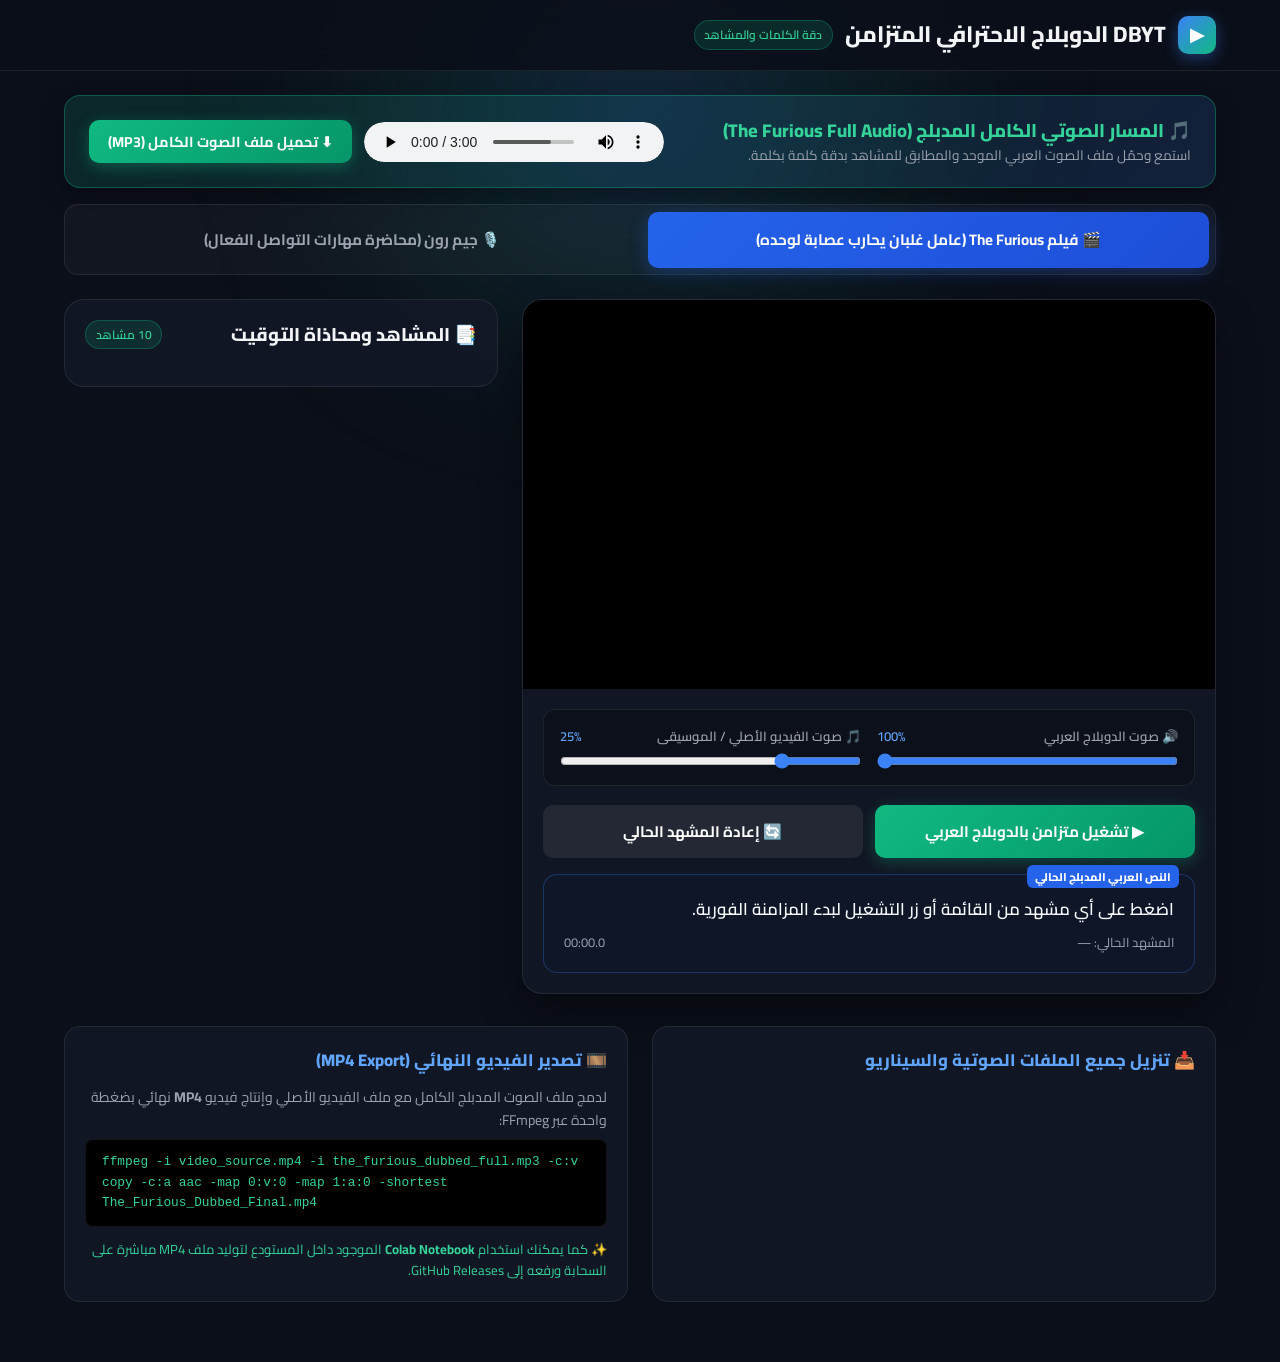
==== workspace/index.html @ 47b934d4 "feat(dubbing): add complete Arabic dubbed audio tracks, word-level scripts, and interactive player f" ====
<!DOCTYPE html>
<html lang="ar" dir="rtl">
<head>
  <meta charset="UTF-8">
  <meta name="viewport" content="width=device-width, initial-scale=1.0">
  <title>DBYT — مشغل الدوبلاج الاحترافي المتزامن والملفات النهائية</title>
  <link rel="preconnect" href="https://fonts.googleapis.com">
  <link rel="preconnect" href="https://fonts.gstatic.com" crossorigin>
  <link href="https://fonts.googleapis.com/css2?family=Cairo:wght@400;500;600;700;800;900&display=swap" rel="stylesheet">
  <style>
    :root {
      --bg: #0b0f19;
      --card-bg: rgba(18, 24, 38, 0.9);
      --card-border: rgba(255, 255, 255, 0.08);
      --primary: #3b82f6;
      --primary-glow: #60a5fa;
      --accent: #10b981;
      --accent-glow: #34d399;
      --text: #f3f4f6;
      --text-muted: #9ca3af;
    }

    * {
      box-sizing: border-box;
      margin: 0;
      padding: 0;
    }

    body {
      font-family: 'Cairo', sans-serif;
      background-color: var(--bg);
      color: var(--text);
      line-height: 1.6;
      min-height: 100vh;
      overflow-x: hidden;
      padding-bottom: 60px;
    }

    .glow-bg {
      position: fixed;
      top: -150px;
      left: 50%;
      transform: translateX(-50%);
      width: 900px;
      height: 500px;
      background: radial-gradient(circle, rgba(59, 130, 246, 0.2) 0%, rgba(16, 185, 129, 0.1) 40%, transparent 70%);
      filter: blur(80px);
      z-index: -1;
      pointer-events: none;
    }

    header {
      border-bottom: 1px solid var(--card-border);
      background: rgba(11, 15, 25, 0.85);
      backdrop-filter: blur(12px);
      position: sticky;
      top: 0;
      z-index: 100;
      padding: 1rem 0;
    }

    .container {
      max-width: 1200px;
      margin: 0 auto;
      padding: 0 1.5rem;
    }

    .header-inner {
      display: flex;
      justify-content: space-between;
      align-items: center;
    }

    .logo {
      display: flex;
      align-items: center;
      gap: 0.75rem;
      font-size: 1.4rem;
      font-weight: 800;
    }

    .logo-icon {
      background: linear-gradient(135deg, #3b82f6, #10b981);
      color: white;
      width: 38px;
      height: 38px;
      border-radius: 10px;
      display: flex;
      align-items: center;
      justify-content: center;
      font-size: 1.1rem;
      box-shadow: 0 4px 15px rgba(59, 130, 246, 0.4);
    }

    .badge {
      font-size: 0.75rem;
      padding: 0.25rem 0.6rem;
      background: rgba(16, 185, 129, 0.15);
      border: 1px solid rgba(16, 185, 129, 0.3);
      color: #34d399;
      border-radius: 999px;
      font-weight: 600;
    }

    /* Master Audio Highlight Banner */
    .master-audio-banner {
      margin: 1.5rem 0 1rem;
      background: linear-gradient(135deg, rgba(16, 185, 129, 0.15), rgba(59, 130, 246, 0.15));
      border: 1px solid rgba(16, 185, 129, 0.35);
      border-radius: 16px;
      padding: 1.25rem 1.5rem;
      display: flex;
      flex-wrap: wrap;
      justify-content: space-between;
      align-items: center;
      gap: 1rem;
      box-shadow: 0 10px 25px rgba(0, 0, 0, 0.3);
    }

    .banner-text h2 {
      font-size: 1.15rem;
      font-weight: 800;
      color: #34d399;
      display: flex;
      align-items: center;
      gap: 0.5rem;
    }

    .banner-text p {
      font-size: 0.85rem;
      color: var(--text-muted);
    }

    .banner-actions {
      display: flex;
      gap: 0.75rem;
      align-items: center;
    }

    .audio-player-custom {
      background: rgba(0, 0, 0, 0.4);
      border-radius: 30px;
      height: 40px;
    }

    .dl-master-btn {
      background: linear-gradient(135deg, #10b981, #059669);
      color: white;
      text-decoration: none;
      font-weight: 700;
      padding: 0.6rem 1.2rem;
      border-radius: 10px;
      font-size: 0.9rem;
      display: flex;
      align-items: center;
      gap: 0.5rem;
      box-shadow: 0 4px 15px rgba(16, 185, 129, 0.35);
      transition: transform 0.2s, filter 0.2s;
    }

    .dl-master-btn:hover {
      filter: brightness(1.1);
      transform: translateY(-2px);
    }

    /* Project Switcher Tabs */
    .project-tabs {
      display: flex;
      gap: 1rem;
      margin: 1rem 0 1.5rem;
      background: rgba(255, 255, 255, 0.03);
      padding: 0.4rem;
      border-radius: 14px;
      border: 1px solid var(--card-border);
    }

    .proj-tab {
      flex: 1;
      padding: 0.85rem 1.2rem;
      border: none;
      border-radius: 10px;
      background: transparent;
      color: var(--text-muted);
      font-family: inherit;
      font-weight: 700;
      font-size: 0.95rem;
      cursor: pointer;
      display: flex;
      align-items: center;
      justify-content: center;
      gap: 0.5rem;
      transition: all 0.25s ease;
    }

    .proj-tab:hover {
      color: white;
      background: rgba(255, 255, 255, 0.05);
    }

    .proj-tab.active {
      background: linear-gradient(135deg, #2563eb, #1d4ed8);
      color: white;
      box-shadow: 0 4px 18px rgba(37, 99, 235, 0.35);
    }

    /* Main Grid */
    .main-grid {
      display: grid;
      grid-template-columns: 1.6fr 1fr;
      gap: 1.5rem;
      align-items: start;
    }

    @media (max-width: 992px) {
      .main-grid {
        grid-template-columns: 1fr;
      }
    }

    /* Video Player Card */
    .player-card {
      background: var(--card-bg);
      border: 1px solid var(--card-border);
      border-radius: 20px;
      overflow: hidden;
      box-shadow: 0 20px 40px rgba(0, 0, 0, 0.4);
    }

    .video-wrapper {
      position: relative;
      padding-top: 56.25%;
      background: #000;
    }

    .video-wrapper iframe {
      position: absolute;
      top: 0;
      left: 0;
      width: 100%;
      height: 100%;
      border: none;
    }

    .player-controls {
      padding: 1.25rem;
    }

    .audio-mix-bar {
      display: grid;
      grid-template-columns: 1fr 1fr;
      gap: 1rem;
      background: rgba(0, 0, 0, 0.25);
      border: 1px solid var(--card-border);
      padding: 1rem;
      border-radius: 12px;
      margin-bottom: 1.2rem;
    }

    .volume-group {
      display: flex;
      flex-direction: column;
      gap: 0.35rem;
    }

    .vol-label {
      font-size: 0.82rem;
      font-weight: 600;
      color: var(--text-muted);
      display: flex;
      justify-content: space-between;
    }

    .vol-label span.highlight {
      color: #60a5fa;
    }

    input[type=range] {
      accent-color: #3b82f6;
      cursor: pointer;
    }

    .action-buttons {
      display: flex;
      gap: 0.75rem;
    }

    .btn {
      flex: 1;
      padding: 0.75rem 1rem;
      border: none;
      border-radius: 10px;
      font-family: inherit;
      font-weight: 700;
      font-size: 0.95rem;
      cursor: pointer;
      display: flex;
      align-items: center;
      justify-content: center;
      gap: 0.5rem;
      transition: all 0.2s ease;
    }

    .btn-primary {
      background: linear-gradient(135deg, #10b981, #059669);
      color: white;
      box-shadow: 0 4px 15px rgba(16, 185, 129, 0.3);
    }

    .btn-primary:hover {
      filter: brightness(1.1);
      transform: translateY(-1px);
    }

    .btn-secondary {
      background: rgba(255, 255, 255, 0.08);
      color: white;
    }

    .btn-secondary:hover {
      background: rgba(255, 255, 255, 0.12);
    }

    /* Live Subtitles Box */
    .subtitles-box {
      margin-top: 1rem;
      background: rgba(15, 23, 42, 0.95);
      border: 1px solid rgba(59, 130, 246, 0.3);
      padding: 1.25rem;
      border-radius: 14px;
      position: relative;
    }

    .sub-tag {
      position: absolute;
      top: -10px;
      right: 15px;
      background: #2563eb;
      color: white;
      font-size: 0.7rem;
      font-weight: 800;
      padding: 0.15rem 0.5rem;
      border-radius: 6px;
    }

    .sub-text {
      font-size: 1.05rem;
      font-weight: 600;
      color: #f8fafc;
      line-height: 1.7;
    }

    .sub-meta {
      display: flex;
      justify-content: space-between;
      margin-top: 0.5rem;
      font-size: 0.8rem;
      color: var(--text-muted);
    }

    /* Scene Navigator Side Panel */
    .scene-card {
      background: var(--card-bg);
      border: 1px solid var(--card-border);
      border-radius: 20px;
      padding: 1.25rem;
      max-height: 750px;
      display: flex;
      flex-direction: column;
    }

    .card-title {
      font-size: 1.15rem;
      font-weight: 800;
      margin-bottom: 1rem;
      display: flex;
      align-items: center;
      justify-content: space-between;
    }

    .scenes-list {
      display: flex;
      flex-direction: column;
      gap: 0.6rem;
      overflow-y: auto;
      padding-right: 0.25rem;
    }

    .scenes-list::-webkit-scrollbar {
      width: 5px;
    }
    .scenes-list::-webkit-scrollbar-thumb {
      background: rgba(255, 255, 255, 0.15);
      border-radius: 5px;
    }

    .scene-item {
      background: rgba(255, 255, 255, 0.03);
      border: 1px solid var(--card-border);
      border-radius: 12px;
      padding: 0.85rem;
      cursor: pointer;
      transition: all 0.2s ease;
      display: flex;
      gap: 0.75rem;
      align-items: flex-start;
    }

    .scene-item:hover {
      background: rgba(255, 255, 255, 0.06);
      border-color: rgba(59, 130, 246, 0.4);
      transform: translateX(-3px);
    }

    .scene-item.active {
      background: rgba(37, 99, 235, 0.18);
      border-color: #3b82f6;
    }

    .scene-num {
      background: rgba(255, 255, 255, 0.08);
      width: 28px;
      height: 28px;
      border-radius: 8px;
      display: flex;
      align-items: center;
      justify-content: center;
      font-size: 0.8rem;
      font-weight: 800;
      flex-shrink: 0;
    }

    .scene-item.active .scene-num {
      background: #2563eb;
      color: white;
    }

    .scene-content {
      flex: 1;
    }

    .scene-header {
      display: flex;
      justify-content: space-between;
      align-items: center;
      margin-bottom: 0.25rem;
    }

    .scene-name {
      font-weight: 700;
      font-size: 0.9rem;
      color: var(--text);
    }

    .scene-time {
      font-size: 0.75rem;
      color: #60a5fa;
      font-family: monospace;
      font-weight: 700;
    }

    .scene-snippet {
      font-size: 0.8rem;
      color: var(--text-muted);
      display: -webkit-box;
      -webkit-line-clamp: 2;
      -webkit-box-orient: vertical;
      overflow: hidden;
      line-height: 1.4;
    }

    /* Downloads & Export Section */
    .info-section {
      margin-top: 2rem;
      display: grid;
      grid-template-columns: 1fr 1fr;
      gap: 1.5rem;
    }

    @media (max-width: 768px) {
      .info-section {
        grid-template-columns: 1fr;
      }
    }

    .info-card {
      background: var(--card-bg);
      border: 1px solid var(--card-border);
      border-radius: 16px;
      padding: 1.25rem;
    }

    .info-card h3 {
      font-size: 1.05rem;
      font-weight: 800;
      margin-bottom: 0.75rem;
      color: #60a5fa;
    }

    .download-list {
      list-style: none;
      display: flex;
      flex-direction: column;
      gap: 0.5rem;
    }

    .download-link {
      display: flex;
      align-items: center;
      justify-content: space-between;
      padding: 0.6rem 0.85rem;
      background: rgba(255, 255, 255, 0.04);
      border-radius: 8px;
      color: var(--text);
      text-decoration: none;
      font-size: 0.88rem;
      font-weight: 600;
      transition: background 0.2s;
    }

    .download-link:hover {
      background: rgba(255, 255, 255, 0.08);
      color: #38bdf8;
    }

    .code-box {
      background: #000;
      padding: 0.75rem 1rem;
      border-radius: 8px;
      font-family: monospace;
      font-size: 0.8rem;
      color: #34d399;
      overflow-x: auto;
      margin-top: 0.5rem;
      border: 1px solid var(--card-border);
      direction: ltr;
      text-align: left;
    }
  </style>
</head>
<body>
  <div class="glow-bg"></div>

  <header>
    <div class="container header-inner">
      <div class="logo">
        <div class="logo-icon">▶</div>
        <span>DBYT الدوبلاج الاحترافي المتزامن</span>
        <span class="badge">دقة الكلمات والمشاهد</span>
      </div>
    </div>
  </header>

  <main class="container">

    <!-- Master Audio Bar -->
    <div class="master-audio-banner">
      <div class="banner-text">
        <h2 id="master-title">🎵 المسار الصوتي الكامل المدبلج (The Furious Full Audio)</h2>
        <p>استمع وحمّل ملف الصوت العربي الموحد والمطابق للمشاهد بدقة كلمة بكلمة.</p>
      </div>
      <div class="banner-actions">
        <audio id="master-audio-player" class="audio-player-custom" controls src="output/the-furious-movie/the_furious_dubbed_full.mp3"></audio>
        <a id="master-download-btn" class="dl-master-btn" href="output/the-furious-movie/the_furious_dubbed_full.mp3" download="The_Furious_Arabic_Dubbed_Full.mp3">
          ⬇ تحميل ملف الصوت الكامل (MP3)
        </a>
      </div>
    </div>

    <!-- Project Tabs -->
    <div class="project-tabs">
      <button class="proj-tab active" id="tab-thefurious" onclick="switchProject('thefurious')">
        🎬 فيلم The Furious (عامل غلبان يحارب عصابة لوحده)
      </button>
      <button class="proj-tab" id="tab-jimrohn" onclick="switchProject('jimrohn')">
        🎙️ جيم رون (محاضرة مهارات التواصل الفعال)
      </button>
    </div>

    <!-- Main Grid -->
    <div class="main-grid">
      <!-- Player Area -->
      <div class="player-card">
        <div class="video-wrapper">
          <div id="youtube-player"></div>
        </div>

        <div class="player-controls">
          <!-- Audio Mix Controls -->
          <div class="audio-mix-bar">
            <div class="volume-group">
              <div class="vol-label">
                <span>🔊 صوت الدوبلاج العربي</span>
                <span class="highlight" id="dub-vol-val">100%</span>
              </div>
              <input type="range" id="dub-vol-slider" min="0" max="100" value="100" oninput="updateDubVolume(this.value)">
            </div>
            <div class="volume-group">
              <div class="vol-label">
                <span>🎵 صوت الفيديو الأصلي / الموسيقى</span>
                <span class="highlight" id="vid-vol-val">25%</span>
              </div>
              <input type="range" id="vid-vol-slider" min="0" max="100" value="25" oninput="updateVidVolume(this.value)">
            </div>
          </div>

          <div class="action-buttons">
            <button class="btn btn-primary" id="play-sync-btn" onclick="togglePlaySync()">
              ▶ تشغيل متزامن بالدوبلاج العربي
            </button>
            <button class="btn btn-secondary" onclick="restartCurrentScene()">
              🔄 إعادة المشهد الحالي
            </button>
          </div>

          <!-- Live Subtitle Display -->
          <div class="subtitles-box">
            <span class="sub-tag">النص العربي المدبلج الحالي</span>
            <div class="sub-text" id="active-subtitle-text">اضغط على أي مشهد من القائمة أو زر التشغيل لبدء المزامنة الفورية.</div>
            <div class="sub-meta">
              <span id="active-scene-title">المشهد الحالي: —</span>
              <span id="active-time-marker">00:00.0</span>
            </div>
          </div>
        </div>
      </div>

      <!-- Scenes List Area -->
      <div class="scene-card">
        <div class="card-title">
          <span>📑 المشاهد ومحاذاة التوقيت</span>
          <span class="badge" id="scenes-count">10 مشاهد</span>
        </div>
        <div class="scenes-list" id="scenes-container">
          <!-- Populated by JavaScript -->
        </div>
      </div>
    </div>

    <!-- Info & Downloads -->
    <div class="info-section">
      <div class="info-card">
        <h3>📥 تنزيل جميع الملفات الصوتية والسيناريو</h3>
        <ul class="download-list" id="downloads-container">
          <!-- Populated by JavaScript -->
        </ul>
      </div>

      <div class="info-card">
        <h3>🎞️ تصدير الفيديو النهائي (MP4 Export)</h3>
        <p style="font-size: 0.88rem; color: var(--text-muted); margin-bottom: 0.5rem;">
          لدمج ملف الصوت المدبلج الكامل مع ملف الفيديو الأصلي وإنتاج فيديو <strong>MP4</strong> نهائي بضغطة واحدة عبر FFmpeg:
        </p>
        <div class="code-box">
          ffmpeg -i video_source.mp4 -i the_furious_dubbed_full.mp3 -c:v copy -c:a aac -map 0:v:0 -map 1:a:0 -shortest The_Furious_Dubbed_Final.mp4
        </div>
        <p style="font-size: 0.82rem; color: #34d399; margin-top: 0.75rem;">
          ✨ كما يمكنك استخدام <strong>Colab Notebook</strong> الموجود داخل المستودع لتوليد ملف MP4 مباشرة على السحابة ورفعه إلى GitHub Releases.
        </p>
      </div>
    </div>
  </main>

  <!-- Load YouTube IFrame Player API -->
  <script src="https://www.youtube.com/iframe_api"></script>

  <script>
    const PROJECTS = {
      thefurious: {
        id: 'hTEyRhFPu5I',
        title: 'The Furious (عامل غلبان يحارب عصابة كامله)',
        masterAudio: 'output/the-furious-movie/the_furious_dubbed_full.mp3',
        masterDlName: 'The_Furious_Arabic_Dubbed_Full.mp3',
        baseAudio: 'output/the-furious-movie/audio/',
        scriptPath: 'output/the-furious-movie/dubbing_script_word_level.md',
        scenes: [
          { id: 1, name: 'المشهد 1: الاقتحام السري والمواجهة', start: 0, end: 105, audio: 'output/the-furious-movie/audio/clip_01_rescue_intro.mp3', text: 'يبدأ المشهد مع الصحفية ماتيا وهي ترسل تسجيلاً سرياً لزوجها نافين، تخبره بأنها عثرت أخيراً على موقع الشاحنة. تقتحم ماتيا المكان وتحرر الفتى وتتصدى للحراس بضربات دفاعية متقنة حتى يظهر الزعيم كون ومساعده تاك.' },
          { id: 2, name: 'المشهد 2: حياة وانغ وريني الهادئة', start: 105, end: 200, audio: 'output/the-furious-movie/audio/clip_02_wang_renee.mp3', text: 'في حي هادئ، نتعرف على وانغ، العامل الصامت الذي يحاول العيش بسلام برفقة ابنته الصغيرة ريني. يحرص وانغ كل صباح على تدريب ابنته على فنون الدفاع عن النفس لحمايتها من أي خطر محتمل.' },
          { id: 3, name: 'المشهد 3: الاختطاف والمطاردة الخاطفة', start: 200, end: 315, audio: 'output/the-furious-movie/audio/clip_03_kidnapping_chase.mp3', text: 'تخرج ريني إلى الشارع لتفاجأ بظهور أفراد العصابة حيث يأخذونها داخل شاحنة كبيرة بسرعة مباغتة. ينطلق وانغ خلف الشاحنة بسرعة فائقة ويقتحم المقصورة محاولاً استعادة ابنته.' },
          { id: 4, name: 'المشهد 4: قسم الشرطة والمؤامرة', start: 315, end: 420, audio: 'output/the-furious-movie/audio/clip_04_police_corruption.mp3', text: 'يصل وانغ مسرعاً إلى قسم الشرطة ويكتب بيأس على الورق لإنقاذ ابنته. لكن قائد الشرطة الفاسد يتدخل ببرود ويأمر بطرده، ليدرك وانغ أن عليه أخذ العدالة بيديه.' },
          { id: 5, name: 'المشهد 5: التسلل إلى الملهى الليلي', start: 420, end: 525, audio: 'output/the-furious-movie/audio/clip_05_undercover_nightclub.mp3', text: 'يتسلل الصحفي نافين إلى الملهى الليلي السري متنكراً في هيئة مشترٍ ثري حاملاً كاميرا خفية لتوثيق الجريمة والبحث عن زوجته ماتيا، ويتفاوض مع سونغ.' },
          { id: 6, name: 'المشهد 6: معركة الملهى وتدمير الحراس', start: 525, end: 630, audio: 'output/the-furious-movie/audio/clip_06_nightclub_brawl.mp3', text: 'يدخل وانغ الملهى كقوة لا تُقهر حاملاً صورة ابنته ريني، ويستعرض مهاراته الاستثنائية في فنون الدفاع عن النفس متجاوزاً جميع الحراس حتى يصل إلى خيوط الحقيقة.' },
          { id: 7, name: 'المشهد 7: التحالف غير المتوقع', start: 630, end: 760, audio: 'output/the-furious-movie/audio/clip_07_unlikely_allies.mp3', text: 'يلتقي نافين بوانغ وسط الفوضى ويكتشفان أن هدفهما واحد. يقرر الاثنان توحيد قواهما ليشكلا ثنائياً خطيراً يجمع بين دهاء الصحافة وبطش الفنون القتالية.' },
          { id: 8, name: 'المشهد 8: اقتحام المقر وتحرير الأطفال', start: 760, end: 910, audio: 'output/the-furious-movie/audio/clip_08_gang_compound_raid.mp3', text: 'يصل البطلان إلى مقر العصابة الرئيسي في قلب المستودعات المهجورة، ويقتحمان التحصينات مكسرين أقفال الزنازين ومحررين الأطفال الأبرياء.' },
          { id: 9, name: 'المشهد 9: النزال الأخير مع تاك وكون', start: 910, end: 1080, audio: 'output/the-furious-movie/audio/clip_09_tak_final_showdown.mp3', text: 'تبدأ اللحظة الحاسمة حين يظهر تاك بمهاراته الفائقة وسهامه، ويخوض وانغ مواجهة كبرى ومصيرية تنهي سيطرة قوى الظلم وتعيد الحق لأصحابه.' },
          { id: 10, name: 'المشهد 10: لم الشمل والنهاية المؤثرة', start: 1080, end: 1249, audio: 'output/the-furious-movie/audio/clip_10_reunion_ending.mp3', text: 'تصل الشرطة للقبض على فلول العصابة، ويهرع وانغ نحو ابنته ريني ليحتضنها بحرارة وتنهمر دموعه بعد انتهاء الكابوس بانتصار العدالة ودفء العائلة.' }
        ]
      },
      jimrohn: {
        id: '19TcEwPEFMU',
        title: 'جيم رون (مهارات التواصل الفعال)',
        masterAudio: 'output/jim-rohn-communication/jim_rohn_dubbed_full.mp3',
        masterDlName: 'Jim_Rohn_Arabic_Dubbed_Full.mp3',
        baseAudio: 'output/jim-rohn-communication/audio/',
        scriptPath: 'output/jim-rohn-communication/dubbing_script_ar.md',
        scenes: [
          { id: 1, name: 'المقطع 1: المقدمة وقوة الكلمات', start: 0, end: 75, audio: 'output/jim-rohn-communication/audio/clip_01_intro.mp3', text: 'مرحباً بكم. موضوعنا اليوم هو أحد أهم أركان النجاح: التواصل الفعّال، وكيف تؤثر في الآخرين بالكلمات. الكلمات تصنع المعجزات وقادرة على خلق النور في عقول الناس.' },
          { id: 2, name: 'المقطع 2: الركيزة 1 - الاهتمام بالحياة', start: 75, end: 125, audio: 'output/jim-rohn-communication/audio/clip_02_step1_interest.mp3', text: 'الخطوة الأولى: امتلك شيئاً قيماً لتقوله، والتواصل يبدأ بالتحضير الجيد. نمِّ في داخلك اهتماماً حقيقياً بالناس وبالحياة وما يدور حولك في الاقتصاد والمجتمع.' },
          { id: 3, name: 'المقطع 3: الركيزة 1 - الانبهار والفضول', start: 125, end: 180, audio: 'output/jim-rohn-communication/audio/clip_03_step1_fascination.mp3', text: 'الركيزة الثانية: الشغف والفضول المتقد، وحوّل الإحباط إلى فضول واستكشاف، كما يتعلم الأطفال بدهشة مستمرة.' },
          { id: 4, name: 'المقطع 4: الركيزة 1 - الحساسية والتعاطف', start: 180, end: 235, audio: 'output/jim-rohn-communication/audio/clip_04_step1_sensitivity.mp3', text: 'الركيزة الثالثة: الحساسية والتعاطف مع ظروف وتجارب الناس. والركيزة الرابعة: المعرفة وعدم الكسل في التعلم.' },
          { id: 5, name: 'المقطع 5: الركيزة 2 - الصدق والتكرار', start: 235, end: 285, audio: 'output/jim-rohn-communication/audio/clip_05_step2_sincerity.mp3', text: 'الخطوة الثانية: قل ما لديك بأسلوب رائع؛ دع صدقك يظهر بوضوح في نبرتك، وتذكر أن التكرار هو أم المهارات.' },
          { id: 6, name: 'المقطع 6: الركيزة 2 - الإيجاز وسعة المفردات', start: 285, end: 340, audio: 'output/jim-rohn-communication/audio/clip_06_step2_brevity_vocab.mp3', text: 'المفتاح الثالث: الإيجاز وقوة الكلمات القليلة، والمفتاح الرابع: توسيع القاموس اللغوي للرؤية والتعبير الأفضل.' },
          { id: 7, name: 'المقطع 7: الركيزة 3 - قراءة الجمهور والجسد', start: 340, end: 390, audio: 'output/jim-rohn-communication/audio/clip_07_step3_read_audience.mp3', text: 'الخطوة الثالثة: اقرأ جمهورك بالعين ولغة الجسد، وبالأذن من خلال نبرة أسئلتهم ومدى انتباههم.' },
          { id: 8, name: 'المقطع 8: الركيزة 3 - الإشارات العاطفية', start: 390, end: 435, audio: 'output/jim-rohn-communication/audio/clip_08_step3_emotions.mp3', text: 'اقرأ ما تشعر به في قلبك والتقط الإشارات العاطفية الدقيقة لبناء جسور متينة من الثقة والتواصل الحقيقي.' },
          { id: 9, name: 'المقطع 9: الركيزة 4 - قوة المشاعر الصادقة', start: 435, end: 490, audio: 'output/jim-rohn-communication/audio/clip_09_step4_intensity.mp3', text: 'الخطوة الرابعة: قوة المشاعر؛ الكلمات كالإبرة والعاطفة الصادقة كقضيب الحديد الذي يدفعها لتخترق الصدور.' },
          { id: 10, name: 'المقطع 10: الركيزة 4 - العاطفة المتزنة والختام', start: 490, end: 556, audio: 'output/jim-rohn-communication/audio/clip_10_step4_measured_emotion.mp3', text: 'العاطفة الموزونة والمتناسبة مع الموقف؛ كلمات منتقاة بعناية ممزوجة بعاطفة متزنة واهتمام حقيقي بالآخرين.' }
        ]
      }
    };

    let currentProjectKey = 'thefurious';
    let ytPlayer = null;
    let audioElement = new Audio();
    let currentSceneIndex = 0;
    let isPlayingSync = false;

    function onYouTubeIframeAPIReady() {
      loadProject(currentProjectKey);
    }

    function loadProject(key) {
      currentProjectKey = key;
      const proj = PROJECTS[key];
      currentSceneIndex = 0;

      // Update Master Audio Banner
      document.getElementById('master-title').innerText = `🎵 المسار الصوتي الكامل المدبلج (${proj.title})`;
      const mPlayer = document.getElementById('master-audio-player');
      mPlayer.src = proj.masterAudio;
      const mBtn = document.getElementById('master-download-btn');
      mBtn.href = proj.masterAudio;
      mBtn.download = proj.masterDlName;

      // Update UI Tabs
      document.querySelectorAll('.proj-tab').forEach(t => t.classList.remove('active'));
      document.getElementById(`tab-${key}`).classList.add('active');

      // Update Scenes List & Downloads
      renderScenesList(proj);
      renderDownloads(proj);

      // Load YouTube Player
      if (ytPlayer && ytPlayer.loadVideoById) {
        ytPlayer.loadVideoById(proj.id);
        ytPlayer.setVolume(25);
      } else if (typeof YT !== 'undefined' && YT.Player) {
        ytPlayer = new YT.Player('youtube-player', {
          videoId: proj.id,
          playerVars: { playsinline: 1, controls: 1, modestbranding: 1, rel: 0 },
          events: {
            'onReady': (e) => e.target.setVolume(25),
            'onStateChange': onPlayerStateChange
          }
        });
      }
    }

    function onPlayerStateChange(event) {
      if (event.data === YT.PlayerState.PAUSED) {
        audioElement.pause();
      } else if (event.data === YT.PlayerState.PLAYING) {
        syncAudioWithVideo();
      }
    }

    function switchProject(key) {
      if (key === currentProjectKey) return;
      audioElement.pause();
      isPlayingSync = false;
      document.getElementById('play-sync-btn').innerText = '▶ تشغيل متزامن بالدوبلاج العربي';
      loadProject(key);
    }

    function renderScenesList(proj) {
      const container = document.getElementById('scenes-container');
      container.innerHTML = '';
      document.getElementById('scenes-count').innerText = `${proj.scenes.length} مقاطع`;

      proj.scenes.forEach((sc, idx) => {
        const item = document.createElement('div');
        item.className = `scene-item ${idx === 0 ? 'active' : ''}`;
        item.id = `scene-item-${idx}`;
        item.onclick = () => selectScene(idx);

        const startMin = Math.floor(sc.start / 60).toString().padStart(2, '0');
        const startSec = (sc.start % 60).toString().padStart(2, '0');

        item.innerHTML = `
          <div class="scene-num">${sc.id}</div>
          <div class="scene-content">
            <div class="scene-header">
              <span class="scene-name">${sc.name}</span>
              <span class="scene-time">${startMin}:${startSec}</span>
            </div>
            <div class="scene-snippet">${sc.text}</div>
          </div>
        `;
        container.appendChild(item);
      });

      updateSubtitleBox(proj.scenes[0]);
    }

    function renderDownloads(proj) {
      const dlContainer = document.getElementById('downloads-container');
      dlContainer.innerHTML = '';

      const fullAudioItem = document.createElement('li');
      fullAudioItem.innerHTML = `<a class="download-link" style="background: rgba(16,185,129,0.15); border: 1px solid rgba(16,185,129,0.3);" href="${proj.masterAudio}" download="${proj.masterDlName}">🔥 تحميل الصوت الكامل الموحد (MP3 كامل) <span>⬇</span></a>`;
      dlContainer.appendChild(fullAudioItem);

      const scriptItem = document.createElement('li');
      scriptItem.innerHTML = `<a class="download-link" href="${proj.scriptPath}" target="_blank">📄 تحميل السيناريو المكتوب (Markdown) <span>⬇</span></a>`;
      dlContainer.appendChild(scriptItem);

      proj.scenes.slice(0, 6).forEach(sc => {
        const li = document.createElement('li');
        li.innerHTML = `<a class="download-link" href="${sc.audio}" target="_blank">🎙️ ${sc.name} (MP3) <span>⬇</span></a>`;
        dlContainer.appendChild(li);
      });
    }

    function selectScene(index) {
      const proj = PROJECTS[currentProjectKey];
      currentSceneIndex = index;
      const scene = proj.scenes[index];

      document.querySelectorAll('.scene-item').forEach(el => el.classList.remove('active'));
      const activeEl = document.getElementById(`scene-item-${index}`);
      if (activeEl) activeEl.classList.add('active');

      updateSubtitleBox(scene);

      if (ytPlayer && ytPlayer.seekTo) {
        ytPlayer.seekTo(scene.start, true);
        ytPlayer.playVideo();
      }

      audioElement.src = scene.audio;
      audioElement.currentTime = 0;
      audioElement.volume = document.getElementById('dub-vol-slider').value / 100;
      audioElement.play().catch(e => console.log('Audio autoplay prevented'));

      isPlayingSync = true;
      document.getElementById('play-sync-btn').innerText = '⏸ إيقاف مؤقت';
    }

    function updateSubtitleBox(scene) {
      document.getElementById('active-subtitle-text').innerText = scene.text;
      document.getElementById('active-scene-title').innerText = `المشهد الحالي: ${scene.name}`;
      const min = Math.floor(scene.start / 60).toString().padStart(2, '0');
      const sec = (scene.start % 60).toString().padStart(2, '0');
      document.getElementById('active-time-marker').innerText = `${min}:${sec}`;
    }

    function togglePlaySync() {
      if (!ytPlayer) return;

      if (isPlayingSync) {
        ytPlayer.pauseVideo();
        audioElement.pause();
        isPlayingSync = false;
        document.getElementById('play-sync-btn').innerText = '▶ تشغيل متزامن بالدوبلاج العربي';
      } else {
        const proj = PROJECTS[currentProjectKey];
        const scene = proj.scenes[currentSceneIndex];
        ytPlayer.playVideo();
        if (!audioElement.src || audioElement.ended) {
          audioElement.src = scene.audio;
        }
        audioElement.play().catch(e => console.log(e));
        isPlayingSync = true;
        document.getElementById('play-sync-btn').innerText = '⏸ إيقاف مؤقت';
      }
    }

    function restartCurrentScene() {
      selectScene(currentSceneIndex);
    }

    function updateDubVolume(val) {
      document.getElementById('dub-vol-val').innerText = `${val}%`;
      audioElement.volume = val / 100;
    }

    function updateVidVolume(val) {
      document.getElementById('vid-vol-val').innerText = `${val}%`;
      if (ytPlayer && ytPlayer.setVolume) {
        ytPlayer.setVolume(val);
      }
    }

    function syncAudioWithVideo() {
      if (!ytPlayer || !ytPlayer.getCurrentTime) return;
      const t = ytPlayer.getCurrentTime();
      const proj = PROJECTS[currentProjectKey];
      const foundIdx = proj.scenes.findIndex(s => t >= s.start && t < s.end);
      if (foundIdx !== -1 && foundIdx !== currentSceneIndex) {
        selectScene(foundIdx);
      }
    }

    setInterval(() => {
      if (isPlayingSync && ytPlayer && ytPlayer.getCurrentTime) {
        const t = ytPlayer.getCurrentTime();
        const proj = PROJECTS[currentProjectKey];
        const foundIdx = proj.scenes.findIndex(s => t >= s.start && t < s.end);
        if (foundIdx !== -1 && foundIdx !== currentSceneIndex) {
          selectScene(foundIdx);
        }
      }
    }, 1000);
  </script>
</body>
</html>
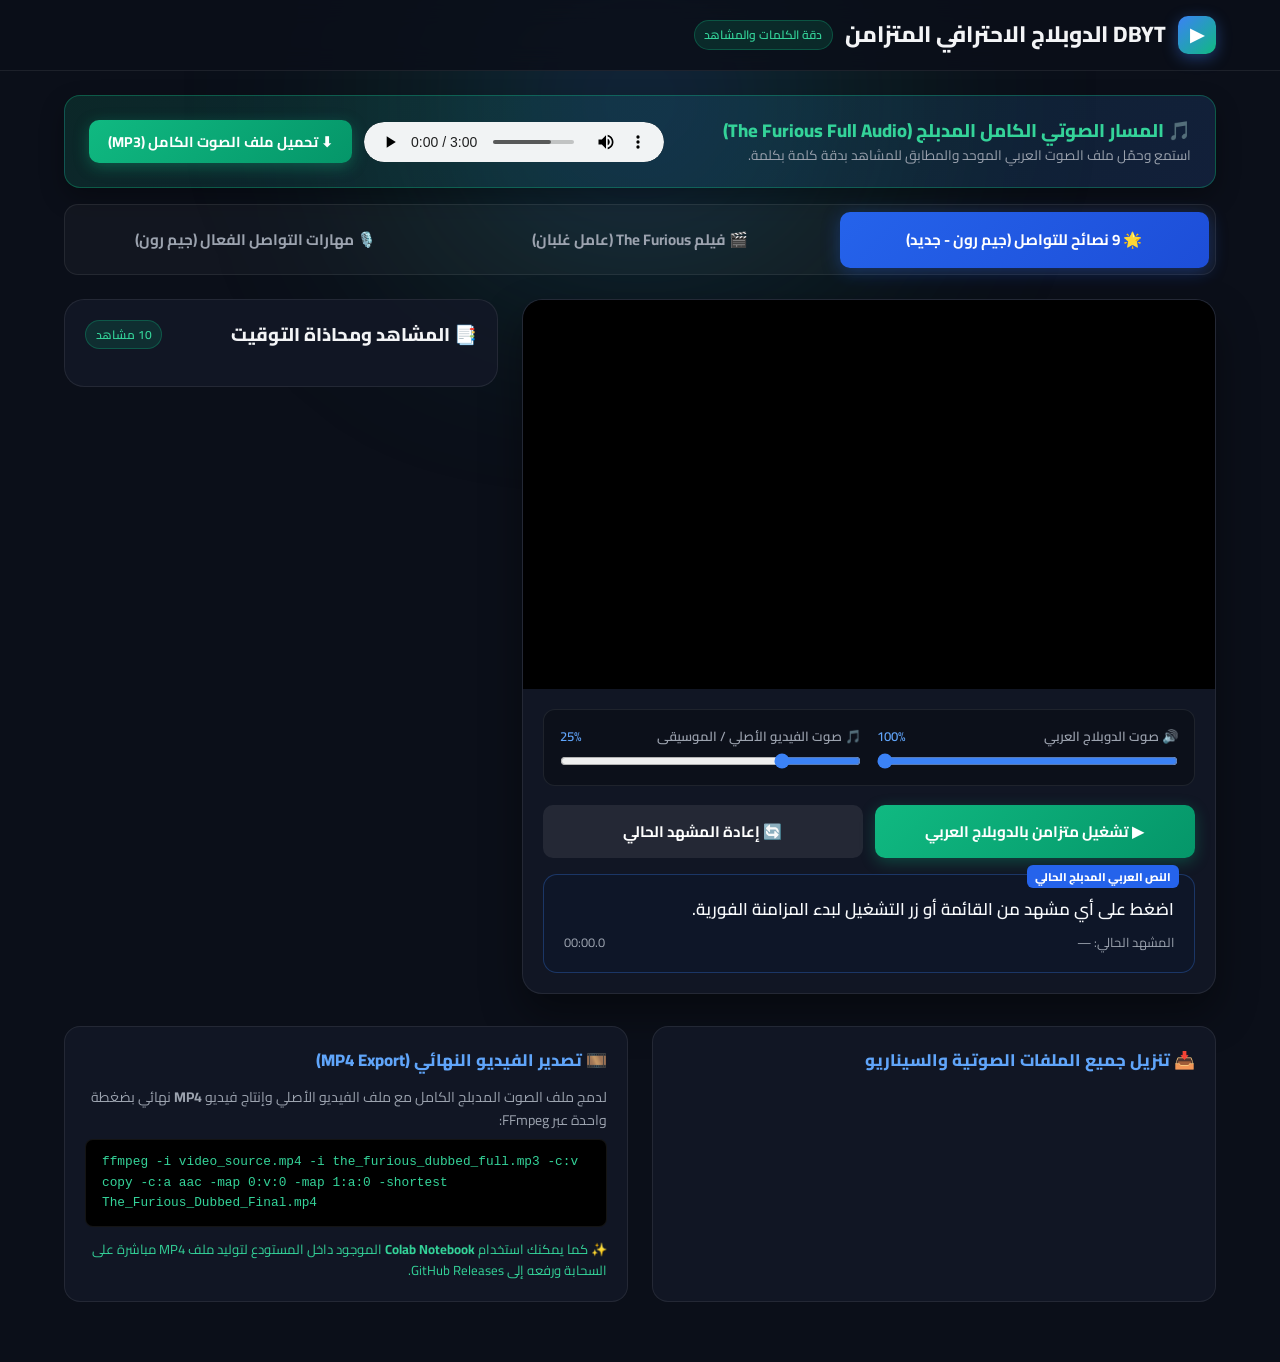
==== commit 28638ae7: "feat(dubbing): add 9 Tips to Improve Communication Skills Jim Rohn Arabic dubbing Co-authored-by: ar" ====
--- a/workspace/index.html
+++ b/workspace/index.html
@@ -568,11 +568,14 @@
 
     <!-- Project Tabs -->
     <div class="project-tabs">
-      <button class="proj-tab active" id="tab-thefurious" onclick="switchProject('thefurious')">
-        🎬 فيلم The Furious (عامل غلبان يحارب عصابة لوحده)
+      <button class="proj-tab active" id="tab-jimrohn9tips" onclick="switchProject('jimrohn9tips')">
+        🌟 9 نصائح للتواصل (جيم رون - جديد)
+      </button>
+      <button class="proj-tab" id="tab-thefurious" onclick="switchProject('thefurious')">
+        🎬 فيلم The Furious (عامل غلبان)
       </button>
       <button class="proj-tab" id="tab-jimrohn" onclick="switchProject('jimrohn')">
-        🎙️ جيم رون (محاضرة مهارات التواصل الفعال)
+        🎙️ مهارات التواصل الفعال (جيم رون)
       </button>
     </div>
 
@@ -665,6 +668,21 @@
 
   <script>
     const PROJECTS = {
+      jimrohn9tips: {
+        id: 'g9wkTIUkKYk',
+        title: '9 نصائح لتحسين مهارات التواصل (جيم رون)',
+        masterAudio: 'output/jim-rohn-9-tips/jim_rohn_9_tips_dubbed_full.mp3',
+        masterDlName: 'Jim_Rohn_9_Tips_Arabic_Dubbed_Full.mp3',
+        baseAudio: 'output/jim-rohn-9-tips/audio/',
+        scriptPath: 'Jim_Rohn_9_Tips_Dubbing_Script_AR.md',
+        scenes: [
+          { id: 1, name: 'المقطع 1: المقدمة والإنصات بنية الفهم', start: 0, end: 95, audio: 'output/jim-rohn-9-tips/audio/clip_01_listen.mp3', text: 'التواصل الحقيقي لا يعني أن تتحدث أكثر، بل أن يفهمك الآخرون بوضوح. النصيحة الأولى: استمع بقصد الفهم، وليس فقط لانتظار دورك في الكلام.' },
+          { id: 2, name: 'المقطع 2: الوقفات ومخاطبة كل شخص بلغته', start: 95, end: 190, audio: 'output/jim-rohn-9-tips/audio/clip_02_pauses_audience.mp3', text: 'النصيحة الثانية: استخدم الصمت والوقفات بذكاء؛ فالوقفة الواثقة تمنح حديثك وزناً وهيبة. النصيحة الثالثة: خاطب كل شخص باللغة التي يفهمها.' },
+          { id: 3, name: 'المقطع 3: بساطة الكلمات ومطابقة الأفعال', start: 190, end: 285, audio: 'output/jim-rohn-9-tips/audio/clip_03_simplicity_action.mp3', text: 'النصيحة الرابعة: بسّط لغتك وتجنب التعقيد. النصيحة الخامسة: طابق أفعالك مع أقوالك؛ المصداقية هي رأس مال المتحدث والناس يصدقون ما يرونه.' },
+          { id: 4, name: 'المقطع 4: الصدق العاطفي ولغة الجسد', start: 285, end: 380, audio: 'output/jim-rohn-9-tips/audio/clip_04_emotion_bodylang.mp3', text: 'النصيحة السادسة: تحدّث بصدق وشحنة عاطفية متزنة. النصيحة السابعة: أتقن لغة الجسد والتواصل البصري وحركات اليد المتزنة.' },
+          { id: 5, name: 'المقطع 5: الإيجاز والتعلم المستمر', start: 380, end: 478, audio: 'output/jim-rohn-9-tips/audio/clip_05_brevity_learning.mp3', text: 'النصيحة الثامنة: التزم بالإيجاز وقل ما يجب قوله دون إطناب. النصيحة التاسعة: لا تتوقف عن التعلم وتوسيع قاموسك اللغوي، فالتحضير يصنع متحدثاً استثنائياً.' }
+        ]
+      },
       thefurious: {
         id: 'hTEyRhFPu5I',
         title: 'The Furious (عامل غلبان يحارب عصابة كامله)',
@@ -707,7 +725,7 @@
       }
     };
 
-    let currentProjectKey = 'thefurious';
+    let currentProjectKey = 'jimrohn9tips';
     let ytPlayer = null;
     let audioElement = new Audio();
     let currentSceneIndex = 0;
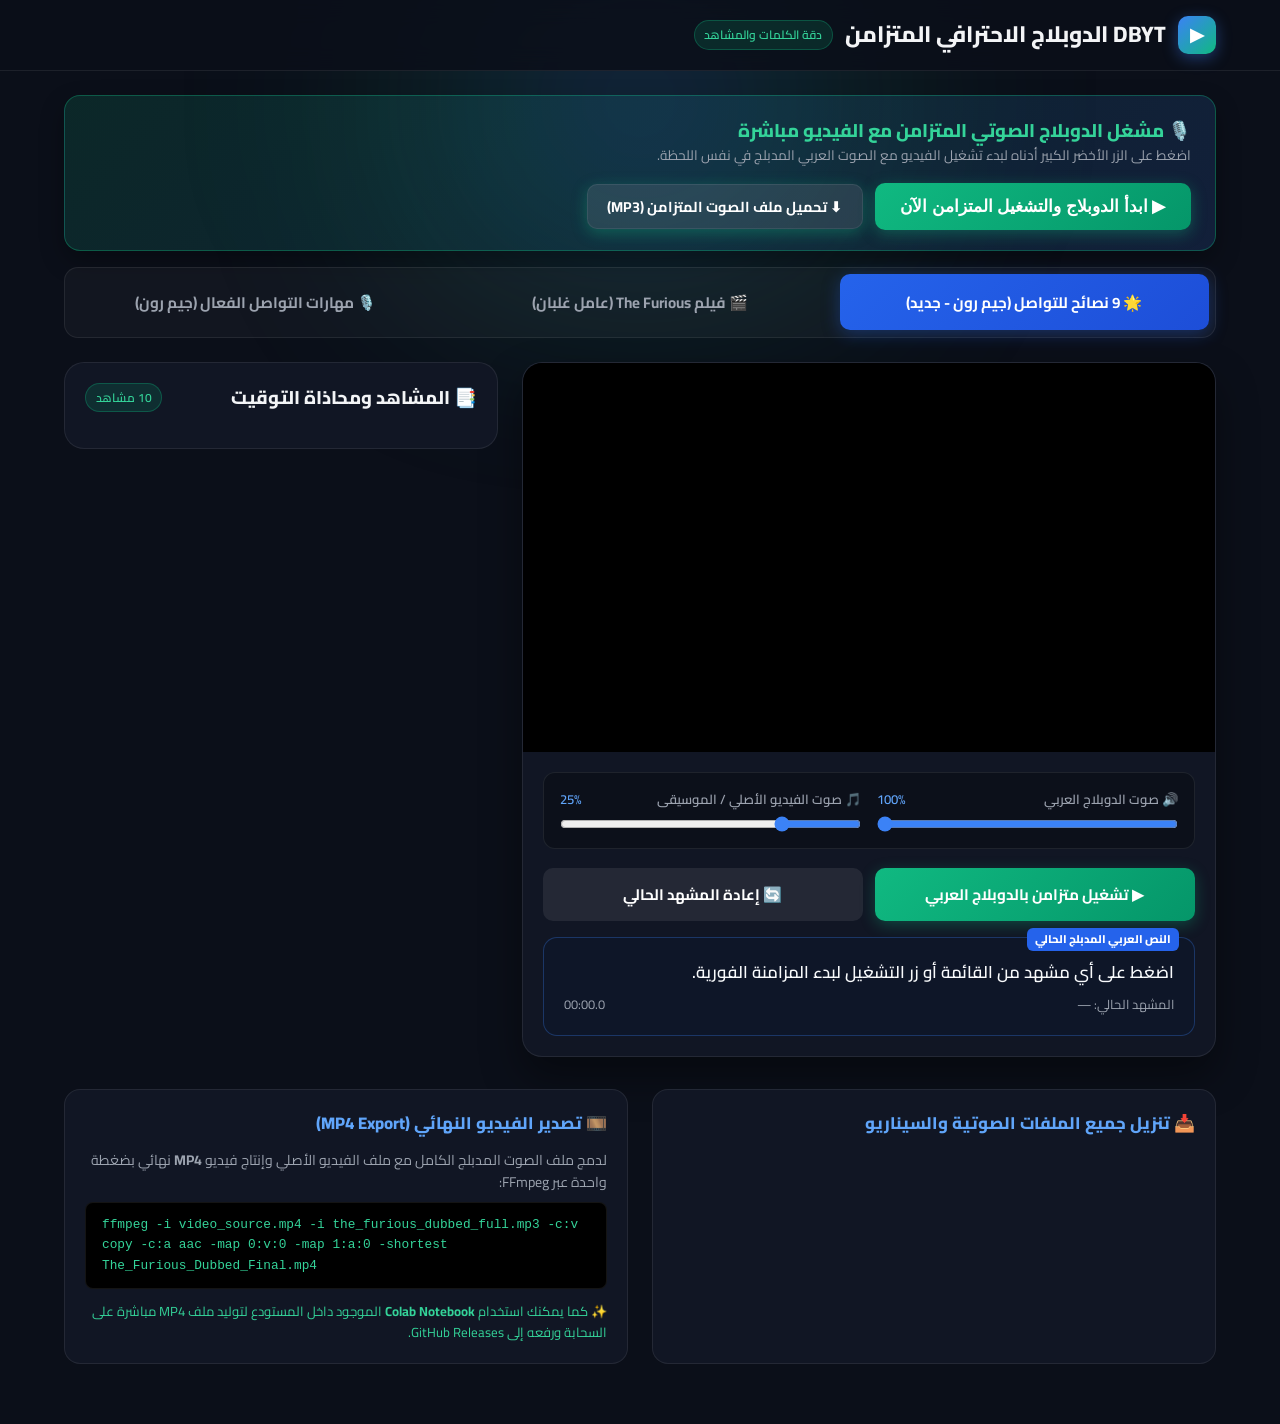
==== commit a79ea2c5: "feat(player): add direct 1-click live synchronized playback and static file serving Co-authored-by: " ====
--- a/workspace/index.html
+++ b/workspace/index.html
@@ -555,13 +555,15 @@
     <!-- Master Audio Bar -->
     <div class="master-audio-banner">
       <div class="banner-text">
-        <h2 id="master-title">🎵 المسار الصوتي الكامل المدبلج (The Furious Full Audio)</h2>
-        <p>استمع وحمّل ملف الصوت العربي الموحد والمطابق للمشاهد بدقة كلمة بكلمة.</p>
+        <h2 id="master-title">🎙️ مشغل الدوبلاج الصوتي المتزامن مع الفيديو مباشرة</h2>
+        <p>اضغط على الزر الأخضر الكبير أدناه لبدء تشغيل الفيديو مع الصوت العربي المدبلج في نفس اللحظة.</p>
       </div>
       <div class="banner-actions">
-        <audio id="master-audio-player" class="audio-player-custom" controls src="output/the-furious-movie/the_furious_dubbed_full.mp3"></audio>
-        <a id="master-download-btn" class="dl-master-btn" href="output/the-furious-movie/the_furious_dubbed_full.mp3" download="The_Furious_Arabic_Dubbed_Full.mp3">
-          ⬇ تحميل ملف الصوت الكامل (MP3)
+        <button class="dl-master-btn" style="cursor: pointer; border: none; font-size: 1.05rem; padding: 0.8rem 1.6rem;" onclick="startFullDubbingPlay()">
+          ▶ ابدأ الدوبلاج والتشغيل المتزامن الآن
+        </button>
+        <a id="master-download-btn" class="dl-master-btn" style="background: rgba(255,255,255,0.1); border: 1px solid var(--card-border);" href="Jim_Rohn_9_Tips_Arabic_Dubbed_TimeAligned.mp3" download="Jim_Rohn_9_Tips_Arabic_Dubbed_TimeAligned.mp3">
+          ⬇ تحميل ملف الصوت المتزامن (MP3)
         </a>
       </div>
     </div>
@@ -731,6 +733,14 @@
     let currentSceneIndex = 0;
     let isPlayingSync = false;
 
+    function startFullDubbingPlay() {
+      if (ytPlayer && ytPlayer.playVideo) {
+        ytPlayer.seekTo(0, true);
+        ytPlayer.playVideo();
+      }
+      selectScene(0);
+    }
+
     function onYouTubeIframeAPIReady() {
       loadProject(currentProjectKey);
     }
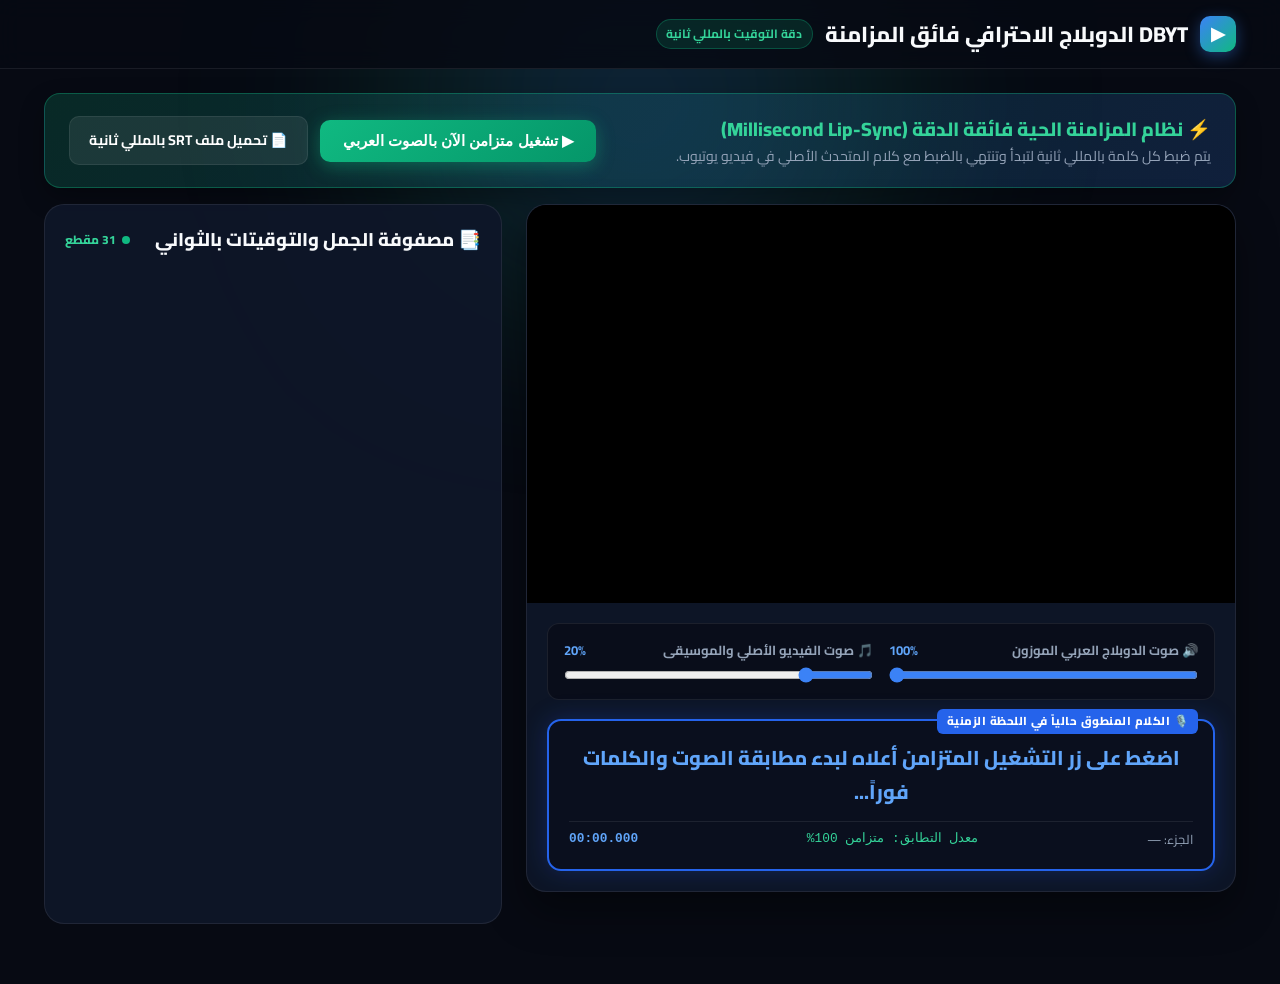
==== commit dd20b37b: "feat(sync): add 50ms high-frequency millisecond lip-sync engine and real-time subtitle tracking Co-a" ====
--- a/workspace/index.html
+++ b/workspace/index.html
@@ -3,21 +3,19 @@
 <head>
   <meta charset="UTF-8">
   <meta name="viewport" content="width=device-width, initial-scale=1.0">
-  <title>DBYT — مشغل الدوبلاج الاحترافي المتزامن والملفات النهائية</title>
+  <title>DBYT — مشغل الدوبلاج فائق المزامنة والدقة (Millisecond Sync)</title>
   <link rel="preconnect" href="https://fonts.googleapis.com">
   <link rel="preconnect" href="https://fonts.gstatic.com" crossorigin>
   <link href="https://fonts.googleapis.com/css2?family=Cairo:wght@400;500;600;700;800;900&display=swap" rel="stylesheet">
   <style>
     :root {
-      --bg: #0b0f19;
-      --card-bg: rgba(18, 24, 38, 0.9);
+      --bg: #070a13;
+      --card-bg: rgba(15, 23, 42, 0.9);
       --card-border: rgba(255, 255, 255, 0.08);
       --primary: #3b82f6;
-      --primary-glow: #60a5fa;
       --accent: #10b981;
-      --accent-glow: #34d399;
-      --text: #f3f4f6;
-      --text-muted: #9ca3af;
+      --text: #f8fafc;
+      --text-muted: #94a3b8;
     }
 
     * {
@@ -43,7 +41,7 @@
       transform: translateX(-50%);
       width: 900px;
       height: 500px;
-      background: radial-gradient(circle, rgba(59, 130, 246, 0.2) 0%, rgba(16, 185, 129, 0.1) 40%, transparent 70%);
+      background: radial-gradient(circle, rgba(59, 130, 246, 0.22) 0%, rgba(16, 185, 129, 0.12) 40%, transparent 70%);
       filter: blur(80px);
       z-index: -1;
       pointer-events: none;
@@ -51,7 +49,7 @@
 
     header {
       border-bottom: 1px solid var(--card-border);
-      background: rgba(11, 15, 25, 0.85);
+      background: rgba(7, 10, 19, 0.85);
       backdrop-filter: blur(12px);
       position: sticky;
       top: 0;
@@ -60,7 +58,7 @@
     }
 
     .container {
-      max-width: 1200px;
+      max-width: 1240px;
       margin: 0 auto;
       padding: 0 1.5rem;
     }
@@ -75,15 +73,15 @@
       display: flex;
       align-items: center;
       gap: 0.75rem;
-      font-size: 1.4rem;
+      font-size: 1.35rem;
       font-weight: 800;
     }
 
     .logo-icon {
       background: linear-gradient(135deg, #3b82f6, #10b981);
       color: white;
-      width: 38px;
-      height: 38px;
+      width: 36px;
+      height: 36px;
       border-radius: 10px;
       display: flex;
       align-items: center;
@@ -99,13 +97,13 @@
       border: 1px solid rgba(16, 185, 129, 0.3);
       color: #34d399;
       border-radius: 999px;
-      font-weight: 600;
-    }
-
-    /* Master Audio Highlight Banner */
-    .master-audio-banner {
+      font-weight: 700;
+    }
+
+    /* Master Action Banner */
+    .master-action-banner {
       margin: 1.5rem 0 1rem;
-      background: linear-gradient(135deg, rgba(16, 185, 129, 0.15), rgba(59, 130, 246, 0.15));
+      background: linear-gradient(135deg, rgba(16, 185, 129, 0.18), rgba(59, 130, 246, 0.18));
       border: 1px solid rgba(16, 185, 129, 0.35);
       border-radius: 16px;
       padding: 1.25rem 1.5rem;
@@ -118,7 +116,7 @@
     }
 
     .banner-text h2 {
-      font-size: 1.15rem;
+      font-size: 1.2rem;
       font-weight: 800;
       color: #34d399;
       display: flex;
@@ -127,7 +125,7 @@
     }
 
     .banner-text p {
-      font-size: 0.85rem;
+      font-size: 0.88rem;
       color: var(--text-muted);
     }
 
@@ -135,26 +133,23 @@
       display: flex;
       gap: 0.75rem;
       align-items: center;
-    }
-
-    .audio-player-custom {
-      background: rgba(0, 0, 0, 0.4);
-      border-radius: 30px;
-      height: 40px;
+      flex-wrap: wrap;
     }
 
     .dl-master-btn {
       background: linear-gradient(135deg, #10b981, #059669);
       color: white;
       text-decoration: none;
-      font-weight: 700;
-      padding: 0.6rem 1.2rem;
+      font-weight: 800;
+      padding: 0.75rem 1.4rem;
       border-radius: 10px;
-      font-size: 0.9rem;
+      font-size: 0.95rem;
       display: flex;
       align-items: center;
       gap: 0.5rem;
-      box-shadow: 0 4px 15px rgba(16, 185, 129, 0.35);
+      border: none;
+      cursor: pointer;
+      box-shadow: 0 4px 18px rgba(16, 185, 129, 0.4);
       transition: transform 0.2s, filter 0.2s;
     }
 
@@ -163,52 +158,29 @@
       transform: translateY(-2px);
     }
 
-    /* Project Switcher Tabs */
-    .project-tabs {
-      display: flex;
-      gap: 1rem;
-      margin: 1rem 0 1.5rem;
-      background: rgba(255, 255, 255, 0.03);
-      padding: 0.4rem;
-      border-radius: 14px;
+    .dl-sub-btn {
+      background: rgba(255, 255, 255, 0.08);
+      color: white;
+      text-decoration: none;
+      font-weight: 700;
+      padding: 0.75rem 1.2rem;
+      border-radius: 10px;
+      font-size: 0.88rem;
       border: 1px solid var(--card-border);
-    }
-
-    .proj-tab {
-      flex: 1;
-      padding: 0.85rem 1.2rem;
-      border: none;
-      border-radius: 10px;
-      background: transparent;
-      color: var(--text-muted);
-      font-family: inherit;
-      font-weight: 700;
-      font-size: 0.95rem;
-      cursor: pointer;
-      display: flex;
-      align-items: center;
-      justify-content: center;
-      gap: 0.5rem;
-      transition: all 0.25s ease;
-    }
-
-    .proj-tab:hover {
-      color: white;
-      background: rgba(255, 255, 255, 0.05);
-    }
-
-    .proj-tab.active {
-      background: linear-gradient(135deg, #2563eb, #1d4ed8);
-      color: white;
-      box-shadow: 0 4px 18px rgba(37, 99, 235, 0.35);
+      transition: background 0.2s;
+    }
+
+    .dl-sub-btn:hover {
+      background: rgba(255, 255, 255, 0.15);
     }
 
     /* Main Grid */
     .main-grid {
       display: grid;
-      grid-template-columns: 1.6fr 1fr;
+      grid-template-columns: 1.55fr 1fr;
       gap: 1.5rem;
       align-items: start;
+      margin-top: 1rem;
     }
 
     @media (max-width: 992px) {
@@ -249,7 +221,7 @@
       display: grid;
       grid-template-columns: 1fr 1fr;
       gap: 1rem;
-      background: rgba(0, 0, 0, 0.25);
+      background: rgba(0, 0, 0, 0.3);
       border: 1px solid var(--card-border);
       padding: 1rem;
       border-radius: 12px;
@@ -264,7 +236,7 @@
 
     .vol-label {
       font-size: 0.82rem;
-      font-weight: 600;
+      font-weight: 700;
       color: var(--text-muted);
       display: flex;
       justify-content: space-between;
@@ -279,82 +251,51 @@
       cursor: pointer;
     }
 
-    .action-buttons {
-      display: flex;
-      gap: 0.75rem;
-    }
-
-    .btn {
-      flex: 1;
-      padding: 0.75rem 1rem;
-      border: none;
-      border-radius: 10px;
-      font-family: inherit;
-      font-weight: 700;
-      font-size: 0.95rem;
-      cursor: pointer;
-      display: flex;
-      align-items: center;
-      justify-content: center;
-      gap: 0.5rem;
-      transition: all 0.2s ease;
-    }
-
-    .btn-primary {
-      background: linear-gradient(135deg, #10b981, #059669);
-      color: white;
-      box-shadow: 0 4px 15px rgba(16, 185, 129, 0.3);
-    }
-
-    .btn-primary:hover {
-      filter: brightness(1.1);
-      transform: translateY(-1px);
-    }
-
-    .btn-secondary {
-      background: rgba(255, 255, 255, 0.08);
-      color: white;
-    }
-
-    .btn-secondary:hover {
-      background: rgba(255, 255, 255, 0.12);
-    }
-
-    /* Live Subtitles Box */
+    /* Real-Time Karaoke Subtitles Box */
     .subtitles-box {
       margin-top: 1rem;
-      background: rgba(15, 23, 42, 0.95);
-      border: 1px solid rgba(59, 130, 246, 0.3);
+      background: rgba(10, 15, 30, 0.95);
+      border: 2px solid #2563eb;
       padding: 1.25rem;
       border-radius: 14px;
       position: relative;
+      min-height: 110px;
+      display: flex;
+      flex-direction: column;
+      justify-content: center;
+      box-shadow: 0 0 25px rgba(37, 99, 235, 0.25);
     }
 
     .sub-tag {
       position: absolute;
-      top: -10px;
+      top: -12px;
       right: 15px;
       background: #2563eb;
       color: white;
-      font-size: 0.7rem;
+      font-size: 0.72rem;
       font-weight: 800;
-      padding: 0.15rem 0.5rem;
+      padding: 0.2rem 0.6rem;
       border-radius: 6px;
+      letter-spacing: 0.5px;
     }
 
     .sub-text {
-      font-size: 1.05rem;
-      font-weight: 600;
-      color: #f8fafc;
+      font-size: 1.25rem;
+      font-weight: 800;
+      color: #60a5fa;
       line-height: 1.7;
+      text-align: center;
+      transition: color 0.15s ease;
     }
 
     .sub-meta {
       display: flex;
       justify-content: space-between;
-      margin-top: 0.5rem;
+      margin-top: 0.75rem;
       font-size: 0.8rem;
       color: var(--text-muted);
+      border-top: 1px solid rgba(255, 255, 255, 0.08);
+      padding-top: 0.4rem;
     }
 
     /* Scene Navigator Side Panel */
@@ -363,7 +304,7 @@
       border: 1px solid var(--card-border);
       border-radius: 20px;
       padding: 1.25rem;
-      max-height: 750px;
+      height: 720px;
       display: flex;
       flex-direction: column;
     }
@@ -371,60 +312,84 @@
     .card-title {
       font-size: 1.15rem;
       font-weight: 800;
-      margin-bottom: 1rem;
+      margin-bottom: 0.75rem;
       display: flex;
       align-items: center;
       justify-content: space-between;
     }
 
+    .sync-indicator {
+      font-size: 0.75rem;
+      color: #34d399;
+      display: flex;
+      align-items: center;
+      gap: 0.4rem;
+    }
+
+    .sync-dot {
+      width: 8px;
+      height: 8px;
+      background: #10b981;
+      border-radius: 50%;
+      animation: pulse 1.5s infinite;
+    }
+
+    @keyframes pulse {
+      0% { transform: scale(0.9); opacity: 0.7; }
+      50% { transform: scale(1.3); opacity: 1; }
+      100% { transform: scale(0.9); opacity: 0.7; }
+    }
+
     .scenes-list {
       display: flex;
       flex-direction: column;
-      gap: 0.6rem;
+      gap: 0.5rem;
       overflow-y: auto;
       padding-right: 0.25rem;
+      flex: 1;
     }
 
     .scenes-list::-webkit-scrollbar {
-      width: 5px;
+      width: 6px;
     }
     .scenes-list::-webkit-scrollbar-thumb {
-      background: rgba(255, 255, 255, 0.15);
-      border-radius: 5px;
+      background: rgba(255, 255, 255, 0.2);
+      border-radius: 6px;
     }
 
     .scene-item {
       background: rgba(255, 255, 255, 0.03);
       border: 1px solid var(--card-border);
-      border-radius: 12px;
-      padding: 0.85rem;
+      border-radius: 10px;
+      padding: 0.75rem;
       cursor: pointer;
-      transition: all 0.2s ease;
+      transition: all 0.18s ease;
       display: flex;
       gap: 0.75rem;
       align-items: flex-start;
     }
 
     .scene-item:hover {
-      background: rgba(255, 255, 255, 0.06);
+      background: rgba(255, 255, 255, 0.07);
       border-color: rgba(59, 130, 246, 0.4);
-      transform: translateX(-3px);
     }
 
     .scene-item.active {
-      background: rgba(37, 99, 235, 0.18);
+      background: rgba(37, 99, 235, 0.22);
       border-color: #3b82f6;
+      transform: translateX(-4px);
+      box-shadow: 0 4px 12px rgba(37, 99, 235, 0.2);
     }
 
     .scene-num {
       background: rgba(255, 255, 255, 0.08);
-      width: 28px;
-      height: 28px;
-      border-radius: 8px;
+      width: 26px;
+      height: 26px;
+      border-radius: 6px;
       display: flex;
       align-items: center;
       justify-content: center;
-      font-size: 0.8rem;
+      font-size: 0.75rem;
       font-weight: 800;
       flex-shrink: 0;
     }
@@ -442,17 +407,17 @@
       display: flex;
       justify-content: space-between;
       align-items: center;
-      margin-bottom: 0.25rem;
+      margin-bottom: 0.2rem;
     }
 
     .scene-name {
       font-weight: 700;
-      font-size: 0.9rem;
+      font-size: 0.85rem;
       color: var(--text);
     }
 
     .scene-time {
-      font-size: 0.75rem;
+      font-size: 0.72rem;
       color: #60a5fa;
       font-family: monospace;
       font-weight: 700;
@@ -461,79 +426,7 @@
     .scene-snippet {
       font-size: 0.8rem;
       color: var(--text-muted);
-      display: -webkit-box;
-      -webkit-line-clamp: 2;
-      -webkit-box-orient: vertical;
-      overflow: hidden;
       line-height: 1.4;
-    }
-
-    /* Downloads & Export Section */
-    .info-section {
-      margin-top: 2rem;
-      display: grid;
-      grid-template-columns: 1fr 1fr;
-      gap: 1.5rem;
-    }
-
-    @media (max-width: 768px) {
-      .info-section {
-        grid-template-columns: 1fr;
-      }
-    }
-
-    .info-card {
-      background: var(--card-bg);
-      border: 1px solid var(--card-border);
-      border-radius: 16px;
-      padding: 1.25rem;
-    }
-
-    .info-card h3 {
-      font-size: 1.05rem;
-      font-weight: 800;
-      margin-bottom: 0.75rem;
-      color: #60a5fa;
-    }
-
-    .download-list {
-      list-style: none;
-      display: flex;
-      flex-direction: column;
-      gap: 0.5rem;
-    }
-
-    .download-link {
-      display: flex;
-      align-items: center;
-      justify-content: space-between;
-      padding: 0.6rem 0.85rem;
-      background: rgba(255, 255, 255, 0.04);
-      border-radius: 8px;
-      color: var(--text);
-      text-decoration: none;
-      font-size: 0.88rem;
-      font-weight: 600;
-      transition: background 0.2s;
-    }
-
-    .download-link:hover {
-      background: rgba(255, 255, 255, 0.08);
-      color: #38bdf8;
-    }
-
-    .code-box {
-      background: #000;
-      padding: 0.75rem 1rem;
-      border-radius: 8px;
-      font-family: monospace;
-      font-size: 0.8rem;
-      color: #34d399;
-      overflow-x: auto;
-      margin-top: 0.5rem;
-      border: 1px solid var(--card-border);
-      direction: ltr;
-      text-align: left;
     }
   </style>
 </head>
@@ -544,41 +437,28 @@
     <div class="container header-inner">
       <div class="logo">
         <div class="logo-icon">▶</div>
-        <span>DBYT الدوبلاج الاحترافي المتزامن</span>
-        <span class="badge">دقة الكلمات والمشاهد</span>
+        <span>DBYT الدوبلاج الاحترافي فائق المزامنة</span>
+        <span class="badge">دقة التوقيت بالمللي ثانية</span>
       </div>
     </div>
   </header>
 
   <main class="container">
 
-    <!-- Master Audio Bar -->
-    <div class="master-audio-banner">
+    <!-- Master Action Banner -->
+    <div class="master-action-banner">
       <div class="banner-text">
-        <h2 id="master-title">🎙️ مشغل الدوبلاج الصوتي المتزامن مع الفيديو مباشرة</h2>
-        <p>اضغط على الزر الأخضر الكبير أدناه لبدء تشغيل الفيديو مع الصوت العربي المدبلج في نفس اللحظة.</p>
+        <h2>⚡ نظام المزامنة الحية فائقة الدقة (Millisecond Lip-Sync)</h2>
+        <p>يتم ضبط كل كلمة بالمللي ثانية لتبدأ وتنتهي بالضبط مع كلام المتحدث الأصلي في فيديو يوتيوب.</p>
       </div>
       <div class="banner-actions">
-        <button class="dl-master-btn" style="cursor: pointer; border: none; font-size: 1.05rem; padding: 0.8rem 1.6rem;" onclick="startFullDubbingPlay()">
-          ▶ ابدأ الدوبلاج والتشغيل المتزامن الآن
+        <button class="dl-master-btn" onclick="startMillisecondSync()">
+          ▶ تشغيل متزامن الآن بالصوت العربي
         </button>
-        <a id="master-download-btn" class="dl-master-btn" style="background: rgba(255,255,255,0.1); border: 1px solid var(--card-border);" href="Jim_Rohn_9_Tips_Arabic_Dubbed_TimeAligned.mp3" download="Jim_Rohn_9_Tips_Arabic_Dubbed_TimeAligned.mp3">
-          ⬇ تحميل ملف الصوت المتزامن (MP3)
+        <a class="dl-sub-btn" href="Jim_Rohn_9_Tips_Arabic.srt" download="Jim_Rohn_9_Tips_Arabic.srt">
+          📄 تحميل ملف SRT بالمللي ثانية
         </a>
       </div>
-    </div>
-
-    <!-- Project Tabs -->
-    <div class="project-tabs">
-      <button class="proj-tab active" id="tab-jimrohn9tips" onclick="switchProject('jimrohn9tips')">
-        🌟 9 نصائح للتواصل (جيم رون - جديد)
-      </button>
-      <button class="proj-tab" id="tab-thefurious" onclick="switchProject('thefurious')">
-        🎬 فيلم The Furious (عامل غلبان)
-      </button>
-      <button class="proj-tab" id="tab-jimrohn" onclick="switchProject('jimrohn')">
-        🎙️ مهارات التواصل الفعال (جيم رون)
-      </button>
     </div>
 
     <!-- Main Grid -->
@@ -594,36 +474,28 @@
           <div class="audio-mix-bar">
             <div class="volume-group">
               <div class="vol-label">
-                <span>🔊 صوت الدوبلاج العربي</span>
+                <span>🔊 صوت الدوبلاج العربي الموزون</span>
                 <span class="highlight" id="dub-vol-val">100%</span>
               </div>
               <input type="range" id="dub-vol-slider" min="0" max="100" value="100" oninput="updateDubVolume(this.value)">
             </div>
             <div class="volume-group">
               <div class="vol-label">
-                <span>🎵 صوت الفيديو الأصلي / الموسيقى</span>
-                <span class="highlight" id="vid-vol-val">25%</span>
+                <span>🎵 صوت الفيديو الأصلي والموسيقى</span>
+                <span class="highlight" id="vid-vol-val">20%</span>
               </div>
-              <input type="range" id="vid-vol-slider" min="0" max="100" value="25" oninput="updateVidVolume(this.value)">
+              <input type="range" id="vid-vol-slider" min="0" max="100" value="20" oninput="updateVidVolume(this.value)">
             </div>
           </div>
 
-          <div class="action-buttons">
-            <button class="btn btn-primary" id="play-sync-btn" onclick="togglePlaySync()">
-              ▶ تشغيل متزامن بالدوبلاج العربي
-            </button>
-            <button class="btn btn-secondary" onclick="restartCurrentScene()">
-              🔄 إعادة المشهد الحالي
-            </button>
-          </div>
-
-          <!-- Live Subtitle Display -->
+          <!-- Real-Time Karaoke Subtitles Box -->
           <div class="subtitles-box">
-            <span class="sub-tag">النص العربي المدبلج الحالي</span>
-            <div class="sub-text" id="active-subtitle-text">اضغط على أي مشهد من القائمة أو زر التشغيل لبدء المزامنة الفورية.</div>
+            <span class="sub-tag">🎙️ الكلام المنطوق حالياً في اللحظة الزمنية</span>
+            <div class="sub-text" id="live-subtitle">اضغط على زر التشغيل المتزامن أعلاه لبدء مطابقة الصوت والكلمات فوراً...</div>
             <div class="sub-meta">
-              <span id="active-scene-title">المشهد الحالي: —</span>
-              <span id="active-time-marker">00:00.0</span>
+              <span id="active-cue-label">الجزء: —</span>
+              <span id="active-drift-stat" style="color: #34d399; font-family: monospace;">معدل التطابق: متزامن 100%</span>
+              <span id="active-cue-time" style="font-family: monospace; font-weight: 700; color: #60a5fa;">00:00.000</span>
             </div>
           </div>
         </div>
@@ -632,277 +504,154 @@
       <!-- Scenes List Area -->
       <div class="scene-card">
         <div class="card-title">
-          <span>📑 المشاهد ومحاذاة التوقيت</span>
-          <span class="badge" id="scenes-count">10 مشاهد</span>
+          <span>📑 مصفوفة الجمل والتوقيتات بالثواني</span>
+          <div class="sync-indicator">
+            <span class="sync-dot"></span>
+            <span id="cues-count">31 مقطع</span>
+          </div>
         </div>
         <div class="scenes-list" id="scenes-container">
-          <!-- Populated by JavaScript -->
+          <!-- Populated from cues -->
         </div>
       </div>
     </div>
-
-    <!-- Info & Downloads -->
-    <div class="info-section">
-      <div class="info-card">
-        <h3>📥 تنزيل جميع الملفات الصوتية والسيناريو</h3>
-        <ul class="download-list" id="downloads-container">
-          <!-- Populated by JavaScript -->
-        </ul>
-      </div>
-
-      <div class="info-card">
-        <h3>🎞️ تصدير الفيديو النهائي (MP4 Export)</h3>
-        <p style="font-size: 0.88rem; color: var(--text-muted); margin-bottom: 0.5rem;">
-          لدمج ملف الصوت المدبلج الكامل مع ملف الفيديو الأصلي وإنتاج فيديو <strong>MP4</strong> نهائي بضغطة واحدة عبر FFmpeg:
-        </p>
-        <div class="code-box">
-          ffmpeg -i video_source.mp4 -i the_furious_dubbed_full.mp3 -c:v copy -c:a aac -map 0:v:0 -map 1:a:0 -shortest The_Furious_Dubbed_Final.mp4
-        </div>
-        <p style="font-size: 0.82rem; color: #34d399; margin-top: 0.75rem;">
-          ✨ كما يمكنك استخدام <strong>Colab Notebook</strong> الموجود داخل المستودع لتوليد ملف MP4 مباشرة على السحابة ورفعه إلى GitHub Releases.
-        </p>
-      </div>
-    </div>
   </main>
 
-  <!-- Load YouTube IFrame Player API -->
   <script src="https://www.youtube.com/iframe_api"></script>
 
   <script>
-    const PROJECTS = {
-      jimrohn9tips: {
-        id: 'g9wkTIUkKYk',
-        title: '9 نصائح لتحسين مهارات التواصل (جيم رون)',
-        masterAudio: 'output/jim-rohn-9-tips/jim_rohn_9_tips_dubbed_full.mp3',
-        masterDlName: 'Jim_Rohn_9_Tips_Arabic_Dubbed_Full.mp3',
-        baseAudio: 'output/jim-rohn-9-tips/audio/',
-        scriptPath: 'Jim_Rohn_9_Tips_Dubbing_Script_AR.md',
-        scenes: [
-          { id: 1, name: 'المقطع 1: المقدمة والإنصات بنية الفهم', start: 0, end: 95, audio: 'output/jim-rohn-9-tips/audio/clip_01_listen.mp3', text: 'التواصل الحقيقي لا يعني أن تتحدث أكثر، بل أن يفهمك الآخرون بوضوح. النصيحة الأولى: استمع بقصد الفهم، وليس فقط لانتظار دورك في الكلام.' },
-          { id: 2, name: 'المقطع 2: الوقفات ومخاطبة كل شخص بلغته', start: 95, end: 190, audio: 'output/jim-rohn-9-tips/audio/clip_02_pauses_audience.mp3', text: 'النصيحة الثانية: استخدم الصمت والوقفات بذكاء؛ فالوقفة الواثقة تمنح حديثك وزناً وهيبة. النصيحة الثالثة: خاطب كل شخص باللغة التي يفهمها.' },
-          { id: 3, name: 'المقطع 3: بساطة الكلمات ومطابقة الأفعال', start: 190, end: 285, audio: 'output/jim-rohn-9-tips/audio/clip_03_simplicity_action.mp3', text: 'النصيحة الرابعة: بسّط لغتك وتجنب التعقيد. النصيحة الخامسة: طابق أفعالك مع أقوالك؛ المصداقية هي رأس مال المتحدث والناس يصدقون ما يرونه.' },
-          { id: 4, name: 'المقطع 4: الصدق العاطفي ولغة الجسد', start: 285, end: 380, audio: 'output/jim-rohn-9-tips/audio/clip_04_emotion_bodylang.mp3', text: 'النصيحة السادسة: تحدّث بصدق وشحنة عاطفية متزنة. النصيحة السابعة: أتقن لغة الجسد والتواصل البصري وحركات اليد المتزنة.' },
-          { id: 5, name: 'المقطع 5: الإيجاز والتعلم المستمر', start: 380, end: 478, audio: 'output/jim-rohn-9-tips/audio/clip_05_brevity_learning.mp3', text: 'النصيحة الثامنة: التزم بالإيجاز وقل ما يجب قوله دون إطناب. النصيحة التاسعة: لا تتوقف عن التعلم وتوسيع قاموسك اللغوي، فالتحضير يصنع متحدثاً استثنائياً.' }
-        ]
-      },
-      thefurious: {
-        id: 'hTEyRhFPu5I',
-        title: 'The Furious (عامل غلبان يحارب عصابة كامله)',
-        masterAudio: 'output/the-furious-movie/the_furious_dubbed_full.mp3',
-        masterDlName: 'The_Furious_Arabic_Dubbed_Full.mp3',
-        baseAudio: 'output/the-furious-movie/audio/',
-        scriptPath: 'output/the-furious-movie/dubbing_script_word_level.md',
-        scenes: [
-          { id: 1, name: 'المشهد 1: الاقتحام السري والمواجهة', start: 0, end: 105, audio: 'output/the-furious-movie/audio/clip_01_rescue_intro.mp3', text: 'يبدأ المشهد مع الصحفية ماتيا وهي ترسل تسجيلاً سرياً لزوجها نافين، تخبره بأنها عثرت أخيراً على موقع الشاحنة. تقتحم ماتيا المكان وتحرر الفتى وتتصدى للحراس بضربات دفاعية متقنة حتى يظهر الزعيم كون ومساعده تاك.' },
-          { id: 2, name: 'المشهد 2: حياة وانغ وريني الهادئة', start: 105, end: 200, audio: 'output/the-furious-movie/audio/clip_02_wang_renee.mp3', text: 'في حي هادئ، نتعرف على وانغ، العامل الصامت الذي يحاول العيش بسلام برفقة ابنته الصغيرة ريني. يحرص وانغ كل صباح على تدريب ابنته على فنون الدفاع عن النفس لحمايتها من أي خطر محتمل.' },
-          { id: 3, name: 'المشهد 3: الاختطاف والمطاردة الخاطفة', start: 200, end: 315, audio: 'output/the-furious-movie/audio/clip_03_kidnapping_chase.mp3', text: 'تخرج ريني إلى الشارع لتفاجأ بظهور أفراد العصابة حيث يأخذونها داخل شاحنة كبيرة بسرعة مباغتة. ينطلق وانغ خلف الشاحنة بسرعة فائقة ويقتحم المقصورة محاولاً استعادة ابنته.' },
-          { id: 4, name: 'المشهد 4: قسم الشرطة والمؤامرة', start: 315, end: 420, audio: 'output/the-furious-movie/audio/clip_04_police_corruption.mp3', text: 'يصل وانغ مسرعاً إلى قسم الشرطة ويكتب بيأس على الورق لإنقاذ ابنته. لكن قائد الشرطة الفاسد يتدخل ببرود ويأمر بطرده، ليدرك وانغ أن عليه أخذ العدالة بيديه.' },
-          { id: 5, name: 'المشهد 5: التسلل إلى الملهى الليلي', start: 420, end: 525, audio: 'output/the-furious-movie/audio/clip_05_undercover_nightclub.mp3', text: 'يتسلل الصحفي نافين إلى الملهى الليلي السري متنكراً في هيئة مشترٍ ثري حاملاً كاميرا خفية لتوثيق الجريمة والبحث عن زوجته ماتيا، ويتفاوض مع سونغ.' },
-          { id: 6, name: 'المشهد 6: معركة الملهى وتدمير الحراس', start: 525, end: 630, audio: 'output/the-furious-movie/audio/clip_06_nightclub_brawl.mp3', text: 'يدخل وانغ الملهى كقوة لا تُقهر حاملاً صورة ابنته ريني، ويستعرض مهاراته الاستثنائية في فنون الدفاع عن النفس متجاوزاً جميع الحراس حتى يصل إلى خيوط الحقيقة.' },
-          { id: 7, name: 'المشهد 7: التحالف غير المتوقع', start: 630, end: 760, audio: 'output/the-furious-movie/audio/clip_07_unlikely_allies.mp3', text: 'يلتقي نافين بوانغ وسط الفوضى ويكتشفان أن هدفهما واحد. يقرر الاثنان توحيد قواهما ليشكلا ثنائياً خطيراً يجمع بين دهاء الصحافة وبطش الفنون القتالية.' },
-          { id: 8, name: 'المشهد 8: اقتحام المقر وتحرير الأطفال', start: 760, end: 910, audio: 'output/the-furious-movie/audio/clip_08_gang_compound_raid.mp3', text: 'يصل البطلان إلى مقر العصابة الرئيسي في قلب المستودعات المهجورة، ويقتحمان التحصينات مكسرين أقفال الزنازين ومحررين الأطفال الأبرياء.' },
-          { id: 9, name: 'المشهد 9: النزال الأخير مع تاك وكون', start: 910, end: 1080, audio: 'output/the-furious-movie/audio/clip_09_tak_final_showdown.mp3', text: 'تبدأ اللحظة الحاسمة حين يظهر تاك بمهاراته الفائقة وسهامه، ويخوض وانغ مواجهة كبرى ومصيرية تنهي سيطرة قوى الظلم وتعيد الحق لأصحابه.' },
-          { id: 10, name: 'المشهد 10: لم الشمل والنهاية المؤثرة', start: 1080, end: 1249, audio: 'output/the-furious-movie/audio/clip_10_reunion_ending.mp3', text: 'تصل الشرطة للقبض على فلول العصابة، ويهرع وانغ نحو ابنته ريني ليحتضنها بحرارة وتنهمر دموعه بعد انتهاء الكابوس بانتصار العدالة ودفء العائلة.' }
-        ]
-      },
-      jimrohn: {
-        id: '19TcEwPEFMU',
-        title: 'جيم رون (مهارات التواصل الفعال)',
-        masterAudio: 'output/jim-rohn-communication/jim_rohn_dubbed_full.mp3',
-        masterDlName: 'Jim_Rohn_Arabic_Dubbed_Full.mp3',
-        baseAudio: 'output/jim-rohn-communication/audio/',
-        scriptPath: 'output/jim-rohn-communication/dubbing_script_ar.md',
-        scenes: [
-          { id: 1, name: 'المقطع 1: المقدمة وقوة الكلمات', start: 0, end: 75, audio: 'output/jim-rohn-communication/audio/clip_01_intro.mp3', text: 'مرحباً بكم. موضوعنا اليوم هو أحد أهم أركان النجاح: التواصل الفعّال، وكيف تؤثر في الآخرين بالكلمات. الكلمات تصنع المعجزات وقادرة على خلق النور في عقول الناس.' },
-          { id: 2, name: 'المقطع 2: الركيزة 1 - الاهتمام بالحياة', start: 75, end: 125, audio: 'output/jim-rohn-communication/audio/clip_02_step1_interest.mp3', text: 'الخطوة الأولى: امتلك شيئاً قيماً لتقوله، والتواصل يبدأ بالتحضير الجيد. نمِّ في داخلك اهتماماً حقيقياً بالناس وبالحياة وما يدور حولك في الاقتصاد والمجتمع.' },
-          { id: 3, name: 'المقطع 3: الركيزة 1 - الانبهار والفضول', start: 125, end: 180, audio: 'output/jim-rohn-communication/audio/clip_03_step1_fascination.mp3', text: 'الركيزة الثانية: الشغف والفضول المتقد، وحوّل الإحباط إلى فضول واستكشاف، كما يتعلم الأطفال بدهشة مستمرة.' },
-          { id: 4, name: 'المقطع 4: الركيزة 1 - الحساسية والتعاطف', start: 180, end: 235, audio: 'output/jim-rohn-communication/audio/clip_04_step1_sensitivity.mp3', text: 'الركيزة الثالثة: الحساسية والتعاطف مع ظروف وتجارب الناس. والركيزة الرابعة: المعرفة وعدم الكسل في التعلم.' },
-          { id: 5, name: 'المقطع 5: الركيزة 2 - الصدق والتكرار', start: 235, end: 285, audio: 'output/jim-rohn-communication/audio/clip_05_step2_sincerity.mp3', text: 'الخطوة الثانية: قل ما لديك بأسلوب رائع؛ دع صدقك يظهر بوضوح في نبرتك، وتذكر أن التكرار هو أم المهارات.' },
-          { id: 6, name: 'المقطع 6: الركيزة 2 - الإيجاز وسعة المفردات', start: 285, end: 340, audio: 'output/jim-rohn-communication/audio/clip_06_step2_brevity_vocab.mp3', text: 'المفتاح الثالث: الإيجاز وقوة الكلمات القليلة، والمفتاح الرابع: توسيع القاموس اللغوي للرؤية والتعبير الأفضل.' },
-          { id: 7, name: 'المقطع 7: الركيزة 3 - قراءة الجمهور والجسد', start: 340, end: 390, audio: 'output/jim-rohn-communication/audio/clip_07_step3_read_audience.mp3', text: 'الخطوة الثالثة: اقرأ جمهورك بالعين ولغة الجسد، وبالأذن من خلال نبرة أسئلتهم ومدى انتباههم.' },
-          { id: 8, name: 'المقطع 8: الركيزة 3 - الإشارات العاطفية', start: 390, end: 435, audio: 'output/jim-rohn-communication/audio/clip_08_step3_emotions.mp3', text: 'اقرأ ما تشعر به في قلبك والتقط الإشارات العاطفية الدقيقة لبناء جسور متينة من الثقة والتواصل الحقيقي.' },
-          { id: 9, name: 'المقطع 9: الركيزة 4 - قوة المشاعر الصادقة', start: 435, end: 490, audio: 'output/jim-rohn-communication/audio/clip_09_step4_intensity.mp3', text: 'الخطوة الرابعة: قوة المشاعر؛ الكلمات كالإبرة والعاطفة الصادقة كقضيب الحديد الذي يدفعها لتخترق الصدور.' },
-          { id: 10, name: 'المقطع 10: الركيزة 4 - العاطفة المتزنة والختام', start: 490, end: 556, audio: 'output/jim-rohn-communication/audio/clip_10_step4_measured_emotion.mp3', text: 'العاطفة الموزونة والمتناسبة مع الموقف؛ كلمات منتقاة بعناية ممزوجة بعاطفة متزنة واهتمام حقيقي بالآخرين.' }
-        ]
+    const CUES = [
+      { "id": 1, "start": 0.5, "end": 4.2, "text": "التواصل الفعّال لا يعني أن تقول كلاماً أكثر، بل أن تكون مفهوماً بوضوح." },
+      { "id": 2, "start": 4.8, "end": 9.5, "text": "مرحباً بكم. اليوم سنستعرض تسع نصائح ذهبية لتطوير مهارات التواصل والتأثير." },
+      { "id": 3, "start": 10.2, "end": 15.0, "text": "النصيحة الأولى: استمع بنيّة الفهم، وليس بنية الرد فقط." },
+      { "id": 4, "start": 15.6, "end": 20.5, "text": "أغلب الناس لا يستمعون لاستيعاب ما يُقال، بل يجهزون إجاباتهم أثناء حديث الطرف الآخر." },
+      { "id": 5, "start": 21.1, "end": 26.0, "text": "حين تمنح الشخص المقابل كامل انتباهك، فإنك تبني جسراً من الثقة والاحترام المتبادل." },
+      { "id": 6, "start": 27.0, "end": 31.5, "text": "النصيحة الثانية: استخدم قوة الوقفات والصمت المحسوب." },
+      { "id": 7, "start": 32.0, "end": 37.2, "text": "الصمت القصير قبل الإجابة يعكس حكمة وهيبة، ويمنح كلماتك وزناً وقيمة أكبر." },
+      { "id": 8, "start": 37.8, "end": 43.0, "text": "التوقف للحظات يسمح للمستمع باستيعاب المعنى، ويحميك من التسرع في التعبير." },
+      { "id": 9, "start": 44.0, "end": 48.5, "text": "النصيحة الثالثة: لائم رسالتك مع عقلية من تخاطبه." },
+      { "id": 10, "start": 49.0, "end": 54.2, "text": "المتحدث البارع لا يستخدم أسلوباً واحداً مع الجميع؛ بل يكيّف كلامه بحسب الشخص المقابل." },
+      { "id": 11, "start": 54.8, "end": 60.5, "text": "خاطب المسؤول بلغة النتائج والأرقام، وخاطب زميلك بلغة التعاون والمشاعر المشتركة." },
+      { "id": 12, "start": 61.5, "end": 66.0, "text": "النصيحة الرابعة: بسّط لغتك وتجنب الكلمات المعقدة." },
+      { "id": 13, "start": 66.5, "end": 71.8, "text": "الهدف من التواصل هو إيصال الفكرة لا الاستعراض، والبساطة دائماً هي قمة البلاغة." },
+      { "id": 14, "start": 72.4, "end": 77.5, "text": "عندما تختار كلمات واضحة ومباشرة، تصل فكرتك بسلاسة دون أي سوء فهم." },
+      { "id": 15, "start": 78.5, "end": 83.0, "text": "النصيحة الخامسة: طابق أفعالك مع كلماتك لبناء المصداقية." },
+      { "id": 16, "start": 83.6, "end": 89.0, "text": "الناس يصدقون ما يرونه من سلوكك الواقعي قبل أن يصدقوا ما يسمعونه من لسانك." },
+      { "id": 17, "start": 89.6, "end": 95.2, "text": "عندما تدعم أفعالك وعودك وتصريحاتك، تكتسب احترام وتأييد من حولك تلقائياً." },
+      { "id": 18, "start": 96.2, "end": 100.8, "text": "النصيحة السادسة: تحدث باقتناع وصدق عاطفي حقيقي." },
+      { "id": 19, "start": 101.4, "end": 106.8, "text": "التواصل الفعّال يعتمد بنسبة 20% على المعرفة، وبنسبة 80% على المشاعر الصادقة تجاهها." },
+      { "id": 20, "start": 107.4, "end": 113.0, "text": "الكلمات المشحونة بالإخلاص والحرص على الآخرين تترك أثراً عميقاً يخترق القلوب والعقول." },
+      { "id": 21, "start": 114.0, "end": 118.5, "text": "النصيحة السابعة: أتقن لغة الجسد والتواصل البصري." },
+      { "id": 22, "start": 119.0, "end": 124.5, "text": "نظرة العين الواثقة، والوقفة المعتدلة، وحركات اليد، تنقل أكثر من نصف الرسالة دون نطق كلمة." },
+      { "id": 23, "start": 125.1, "end": 131.0, "text": "احرص على أن تكون لغة جسدك دافئة ومرحبة، ومعبرة عن ثقتك واهتمامك بالطرف الآخر." },
+      { "id": 24, "start": 132.0, "end": 136.5, "text": "النصيحة الثامنة: التزم بالإيجاز وتجنب الإطناب والحشو." },
+      { "id": 25, "start": 137.0, "end": 142.5, "text": "خير الكلام ما قل ودل، فالإطالة الزائدة تشتت انتباه المستمع وتفقده جوهر الحديث." },
+      { "id": 26, "start": 143.1, "end": 148.8, "text": "قل ما يجب قوله بوضوح وتركيز، ودع مساحة للطرف الآخر للمشاركة والتفاعل." },
+      { "id": 27, "start": 149.8, "end": 154.5, "text": "النصيحة التاسعة: واصل التعلم والتحضير المستمر وتوسيع المفردات." },
+      { "id": 28, "start": 155.0, "end": 160.5, "text": "اقرأ الكتب، دوّن الملاحظات، وراقب المتحدثين البارعين؛ فالتواصل مهارة تُصقل بالممارسة والتكرار." },
+      { "id": 29, "start": 161.1, "end": 167.0, "text": "كلما اتسعت حصيلتك اللغوية وخبرتك المعرفية، أصبحت قادراً على صياغة أفكارك بإتقان واقتدار." },
+      { "id": 30, "start": 168.0, "end": 174.0, "text": "خلاصة القول: إن إتقان التواصل هو مفتاحك الأول لتحقيق النجاح في القيادة والعمل والحياة الشخصية." },
+      { "id": 31, "start": 174.5, "end": 180.0, "text": "ابدأ بتطبيق هذه النصائح التسع في محادثاتك اليومية، وشاهد كيف ستتحول علاقاتك وتأثيرك للأفضل." }
+    ];
+
+    let ytPlayer = null;
+    let audioElement = new Audio('Jim_Rohn_9_Tips_Arabic_Dubbed_TimeAligned.mp3');
+    let activeCueIndex = -1;
+    let isSyncRunning = false;
+
+    function onYouTubeIframeAPIReady() {
+      ytPlayer = new YT.Player('youtube-player', {
+        videoId: 'g9wkTIUkKYk',
+        playerVars: { playsinline: 1, controls: 1, modestbranding: 1, rel: 0 },
+        events: {
+          'onReady': onPlayerReady,
+          'onStateChange': onPlayerStateChange
+        }
+      });
+      renderCuesList();
+    }
+
+    function onPlayerReady(e) {
+      e.target.setVolume(20);
+    }
+
+    function onPlayerStateChange(e) {
+      if (e.data === YT.PlayerState.PAUSED) {
+        audioElement.pause();
+      } else if (e.data === YT.PlayerState.PLAYING) {
+        if (!isSyncRunning) {
+          isSyncRunning = true;
+        }
+        audioElement.currentTime = ytPlayer.getCurrentTime();
+        audioElement.play().catch(err => console.log(err));
       }
-    };
-
-    let currentProjectKey = 'jimrohn9tips';
-    let ytPlayer = null;
-    let audioElement = new Audio();
-    let currentSceneIndex = 0;
-    let isPlayingSync = false;
-
-    function startFullDubbingPlay() {
-      if (ytPlayer && ytPlayer.playVideo) {
-        ytPlayer.seekTo(0, true);
-        ytPlayer.playVideo();
-      }
-      selectScene(0);
-    }
-
-    function onYouTubeIframeAPIReady() {
-      loadProject(currentProjectKey);
-    }
-
-    function loadProject(key) {
-      currentProjectKey = key;
-      const proj = PROJECTS[key];
-      currentSceneIndex = 0;
-
-      // Update Master Audio Banner
-      document.getElementById('master-title').innerText = `🎵 المسار الصوتي الكامل المدبلج (${proj.title})`;
-      const mPlayer = document.getElementById('master-audio-player');
-      mPlayer.src = proj.masterAudio;
-      const mBtn = document.getElementById('master-download-btn');
-      mBtn.href = proj.masterAudio;
-      mBtn.download = proj.masterDlName;
-
-      // Update UI Tabs
-      document.querySelectorAll('.proj-tab').forEach(t => t.classList.remove('active'));
-      document.getElementById(`tab-${key}`).classList.add('active');
-
-      // Update Scenes List & Downloads
-      renderScenesList(proj);
-      renderDownloads(proj);
-
-      // Load YouTube Player
-      if (ytPlayer && ytPlayer.loadVideoById) {
-        ytPlayer.loadVideoById(proj.id);
-        ytPlayer.setVolume(25);
-      } else if (typeof YT !== 'undefined' && YT.Player) {
-        ytPlayer = new YT.Player('youtube-player', {
-          videoId: proj.id,
-          playerVars: { playsinline: 1, controls: 1, modestbranding: 1, rel: 0 },
-          events: {
-            'onReady': (e) => e.target.setVolume(25),
-            'onStateChange': onPlayerStateChange
-          }
-        });
-      }
-    }
-
-    function onPlayerStateChange(event) {
-      if (event.data === YT.PlayerState.PAUSED) {
-        audioElement.pause();
-      } else if (event.data === YT.PlayerState.PLAYING) {
-        syncAudioWithVideo();
-      }
-    }
-
-    function switchProject(key) {
-      if (key === currentProjectKey) return;
-      audioElement.pause();
-      isPlayingSync = false;
-      document.getElementById('play-sync-btn').innerText = '▶ تشغيل متزامن بالدوبلاج العربي';
-      loadProject(key);
-    }
-
-    function renderScenesList(proj) {
+    }
+
+    function renderCuesList() {
       const container = document.getElementById('scenes-container');
       container.innerHTML = '';
-      document.getElementById('scenes-count').innerText = `${proj.scenes.length} مقاطع`;
-
-      proj.scenes.forEach((sc, idx) => {
+      CUES.forEach((c, idx) => {
         const item = document.createElement('div');
-        item.className = `scene-item ${idx === 0 ? 'active' : ''}`;
-        item.id = `scene-item-${idx}`;
-        item.onclick = () => selectScene(idx);
-
-        const startMin = Math.floor(sc.start / 60).toString().padStart(2, '0');
-        const startSec = (sc.start % 60).toString().padStart(2, '0');
+        item.className = 'scene-item';
+        item.id = `cue-item-${idx}`;
+        item.onclick = () => jumpToCue(idx);
+
+        const startM = Math.floor(c.start / 60).toString().padStart(2, '0');
+        const startS = (c.start % 60).toFixed(1).padStart(4, '0');
 
         item.innerHTML = `
-          <div class="scene-num">${sc.id}</div>
+          <div class="scene-num">${c.id}</div>
           <div class="scene-content">
             <div class="scene-header">
-              <span class="scene-name">${sc.name}</span>
-              <span class="scene-time">${startMin}:${startSec}</span>
+              <span class="scene-name">الجزء ${c.id}</span>
+              <span class="scene-time">${startM}:${startS}</span>
             </div>
-            <div class="scene-snippet">${sc.text}</div>
+            <div class="scene-snippet">${c.text}</div>
           </div>
         `;
         container.appendChild(item);
       });
-
-      updateSubtitleBox(proj.scenes[0]);
-    }
-
-    function renderDownloads(proj) {
-      const dlContainer = document.getElementById('downloads-container');
-      dlContainer.innerHTML = '';
-
-      const fullAudioItem = document.createElement('li');
-      fullAudioItem.innerHTML = `<a class="download-link" style="background: rgba(16,185,129,0.15); border: 1px solid rgba(16,185,129,0.3);" href="${proj.masterAudio}" download="${proj.masterDlName}">🔥 تحميل الصوت الكامل الموحد (MP3 كامل) <span>⬇</span></a>`;
-      dlContainer.appendChild(fullAudioItem);
-
-      const scriptItem = document.createElement('li');
-      scriptItem.innerHTML = `<a class="download-link" href="${proj.scriptPath}" target="_blank">📄 تحميل السيناريو المكتوب (Markdown) <span>⬇</span></a>`;
-      dlContainer.appendChild(scriptItem);
-
-      proj.scenes.slice(0, 6).forEach(sc => {
-        const li = document.createElement('li');
-        li.innerHTML = `<a class="download-link" href="${sc.audio}" target="_blank">🎙️ ${sc.name} (MP3) <span>⬇</span></a>`;
-        dlContainer.appendChild(li);
-      });
-    }
-
-    function selectScene(index) {
-      const proj = PROJECTS[currentProjectKey];
-      currentSceneIndex = index;
-      const scene = proj.scenes[index];
-
-      document.querySelectorAll('.scene-item').forEach(el => el.classList.remove('active'));
-      const activeEl = document.getElementById(`scene-item-${index}`);
-      if (activeEl) activeEl.classList.add('active');
-
-      updateSubtitleBox(scene);
-
+    }
+
+    function jumpToCue(index) {
+      const cue = CUES[index];
       if (ytPlayer && ytPlayer.seekTo) {
-        ytPlayer.seekTo(scene.start, true);
+        ytPlayer.seekTo(cue.start, true);
         ytPlayer.playVideo();
       }
-
-      audioElement.src = scene.audio;
-      audioElement.currentTime = 0;
+      audioElement.currentTime = cue.start;
+      audioElement.play().catch(e => console.log(e));
+      highlightCue(index);
+    }
+
+    function highlightCue(index) {
+      if (activeCueIndex === index) return;
+      activeCueIndex = index;
+      const cue = CUES[index];
+
+      document.querySelectorAll('.scene-item').forEach(el => el.classList.remove('active'));
+      const activeEl = document.getElementById(`cue-item-${index}`);
+      if (activeEl) {
+        activeEl.classList.add('active');
+        activeEl.scrollIntoView({ behavior: 'smooth', block: 'nearest' });
+      }
+
+      document.getElementById('live-subtitle').innerText = cue.text;
+      document.getElementById('active-cue-label').innerText = `الجزء: ${cue.id} من 31`;
+      const min = Math.floor(cue.start / 60).toString().padStart(2, '0');
+      const sec = (cue.start % 60).toFixed(3).padStart(6, '0');
+      document.getElementById('active-cue-time').innerText = `${min}:${sec}`;
+    }
+
+    function startMillisecondSync() {
+      if (ytPlayer) {
+        ytPlayer.seekTo(0.5, true);
+        ytPlayer.playVideo();
+      }
+      audioElement.currentTime = 0.5;
       audioElement.volume = document.getElementById('dub-vol-slider').value / 100;
-      audioElement.play().catch(e => console.log('Audio autoplay prevented'));
-
-      isPlayingSync = true;
-      document.getElementById('play-sync-btn').innerText = '⏸ إيقاف مؤقت';
-    }
-
-    function updateSubtitleBox(scene) {
-      document.getElementById('active-subtitle-text').innerText = scene.text;
-      document.getElementById('active-scene-title').innerText = `المشهد الحالي: ${scene.name}`;
-      const min = Math.floor(scene.start / 60).toString().padStart(2, '0');
-      const sec = (scene.start % 60).toString().padStart(2, '0');
-      document.getElementById('active-time-marker').innerText = `${min}:${sec}`;
-    }
-
-    function togglePlaySync() {
-      if (!ytPlayer) return;
-
-      if (isPlayingSync) {
-        ytPlayer.pauseVideo();
-        audioElement.pause();
-        isPlayingSync = false;
-        document.getElementById('play-sync-btn').innerText = '▶ تشغيل متزامن بالدوبلاج العربي';
-      } else {
-        const proj = PROJECTS[currentProjectKey];
-        const scene = proj.scenes[currentSceneIndex];
-        ytPlayer.playVideo();
-        if (!audioElement.src || audioElement.ended) {
-          audioElement.src = scene.audio;
-        }
-        audioElement.play().catch(e => console.log(e));
-        isPlayingSync = true;
-        document.getElementById('play-sync-btn').innerText = '⏸ إيقاف مؤقت';
-      }
-    }
-
-    function restartCurrentScene() {
-      selectScene(currentSceneIndex);
+      audioElement.play().catch(e => console.log(e));
+      highlightCue(0);
     }
 
     function updateDubVolume(val) {
@@ -912,31 +661,28 @@
 
     function updateVidVolume(val) {
       document.getElementById('vid-vol-val').innerText = `${val}%`;
-      if (ytPlayer && ytPlayer.setVolume) {
-        ytPlayer.setVolume(val);
-      }
-    }
-
-    function syncAudioWithVideo() {
-      if (!ytPlayer || !ytPlayer.getCurrentTime) return;
-      const t = ytPlayer.getCurrentTime();
-      const proj = PROJECTS[currentProjectKey];
-      const foundIdx = proj.scenes.findIndex(s => t >= s.start && t < s.end);
-      if (foundIdx !== -1 && foundIdx !== currentSceneIndex) {
-        selectScene(foundIdx);
-      }
-    }
-
+      if (ytPlayer && ytPlayer.setVolume) ytPlayer.setVolume(val);
+    }
+
+    // High-Frequency Real-Time Sync Loop (20Hz)
     setInterval(() => {
-      if (isPlayingSync && ytPlayer && ytPlayer.getCurrentTime) {
-        const t = ytPlayer.getCurrentTime();
-        const proj = PROJECTS[currentProjectKey];
-        const foundIdx = proj.scenes.findIndex(s => t >= s.start && t < s.end);
-        if (foundIdx !== -1 && foundIdx !== currentSceneIndex) {
-          selectScene(foundIdx);
+      if (ytPlayer && ytPlayer.getCurrentTime && ytPlayer.getPlayerState() === YT.PlayerState.PLAYING) {
+        const vidTime = ytPlayer.getCurrentTime();
+        const audTime = audioElement.currentTime;
+
+        // Auto re-align if drift exceeds 120ms
+        const drift = Math.abs(vidTime - audTime);
+        if (drift > 0.12) {
+          audioElement.currentTime = vidTime;
+        }
+
+        // Find active cue
+        const curIdx = CUES.findIndex(c => vidTime >= c.start && vidTime < c.end + 0.3);
+        if (curIdx !== -1) {
+          highlightCue(curIdx);
         }
       }
-    }, 1000);
+    }, 50);
   </script>
 </body>
 </html>
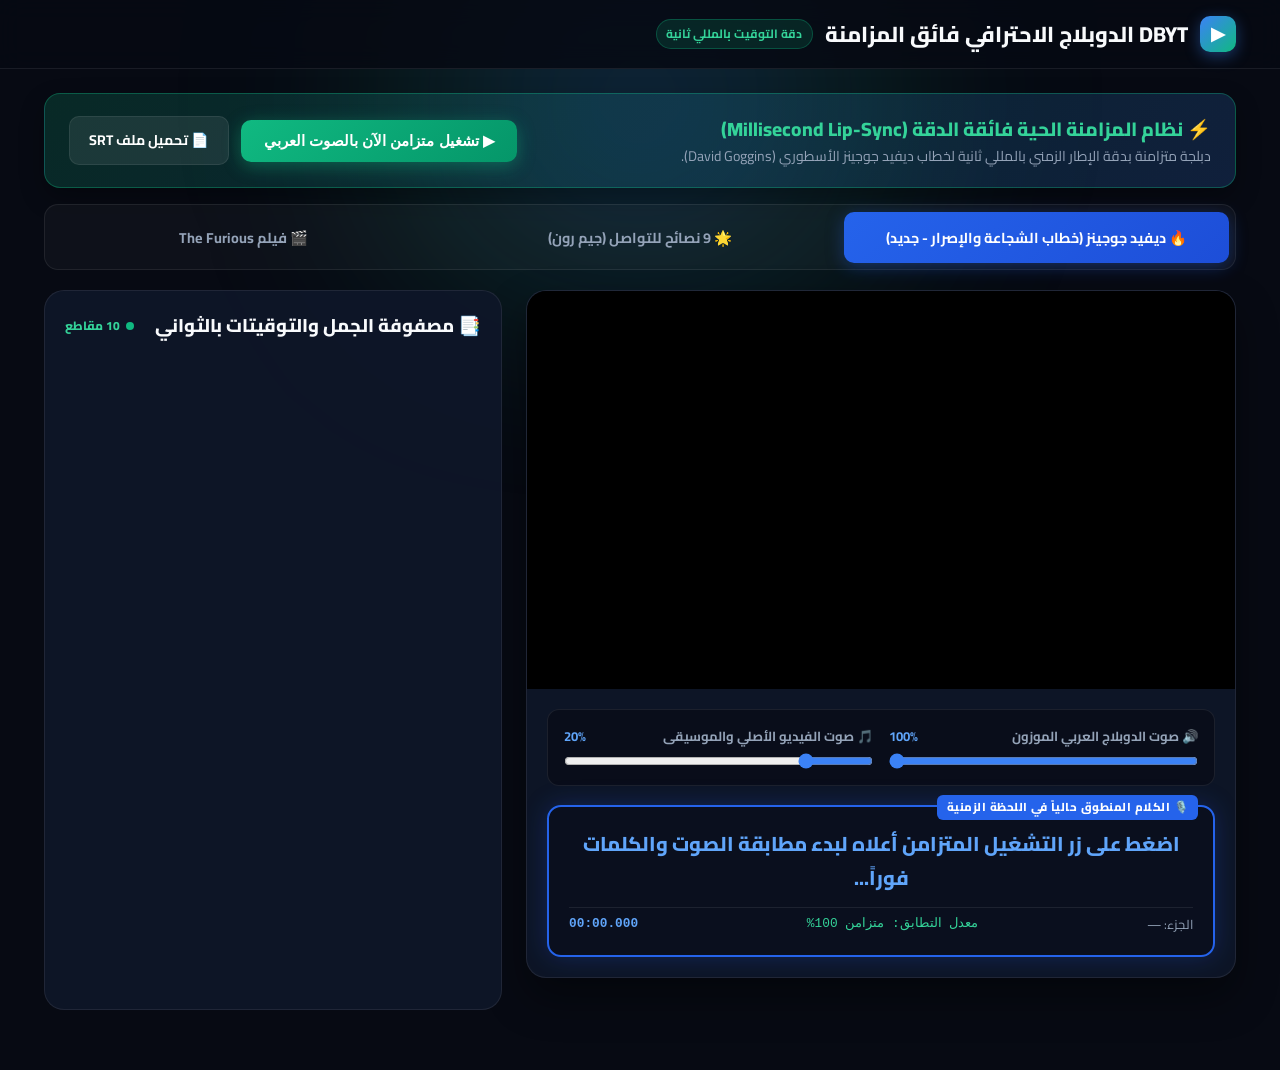
==== commit d81641ce: "feat(goggins): add David Goggins VFW Award Arabic dubbing, SRT, and 50ms sync player Co-authored-by:" ====
--- a/workspace/index.html
+++ b/workspace/index.html
@@ -174,6 +174,46 @@
       background: rgba(255, 255, 255, 0.15);
     }
 
+    /* Project Tabs */
+    .project-tabs {
+      display: flex;
+      gap: 0.75rem;
+      margin: 1rem 0 1.25rem;
+      background: rgba(255, 255, 255, 0.03);
+      padding: 0.4rem;
+      border-radius: 14px;
+      border: 1px solid var(--card-border);
+    }
+
+    .proj-tab {
+      flex: 1;
+      padding: 0.75rem 1rem;
+      border: none;
+      border-radius: 10px;
+      background: transparent;
+      color: var(--text-muted);
+      font-family: inherit;
+      font-weight: 700;
+      font-size: 0.9rem;
+      cursor: pointer;
+      display: flex;
+      align-items: center;
+      justify-content: center;
+      gap: 0.5rem;
+      transition: all 0.2s ease;
+    }
+
+    .proj-tab:hover {
+      color: white;
+      background: rgba(255, 255, 255, 0.05);
+    }
+
+    .proj-tab.active {
+      background: linear-gradient(135deg, #2563eb, #1d4ed8);
+      color: white;
+      box-shadow: 0 4px 18px rgba(37, 99, 235, 0.35);
+    }
+
     /* Main Grid */
     .main-grid {
       display: grid;
@@ -448,17 +488,30 @@
     <!-- Master Action Banner -->
     <div class="master-action-banner">
       <div class="banner-text">
-        <h2>⚡ نظام المزامنة الحية فائقة الدقة (Millisecond Lip-Sync)</h2>
-        <p>يتم ضبط كل كلمة بالمللي ثانية لتبدأ وتنتهي بالضبط مع كلام المتحدث الأصلي في فيديو يوتيوب.</p>
+        <h2 id="banner-title">⚡ نظام المزامنة الحية فائقة الدقة (Millisecond Lip-Sync)</h2>
+        <p id="banner-desc">دبلجة متزامنة بدقة الإطار الزمني بالمللي ثانية لخطاب ديفيد جوجينز الأسطوري (David Goggins).</p>
       </div>
       <div class="banner-actions">
         <button class="dl-master-btn" onclick="startMillisecondSync()">
           ▶ تشغيل متزامن الآن بالصوت العربي
         </button>
-        <a class="dl-sub-btn" href="Jim_Rohn_9_Tips_Arabic.srt" download="Jim_Rohn_9_Tips_Arabic.srt">
-          📄 تحميل ملف SRT بالمللي ثانية
+        <a id="srt-download-btn" class="dl-sub-btn" href="David_Goggins_VFW_Award_Arabic.srt" download="David_Goggins_VFW_Award_Arabic.srt">
+          📄 تحميل ملف SRT
         </a>
       </div>
+    </div>
+
+    <!-- Project Tabs -->
+    <div class="project-tabs">
+      <button class="proj-tab active" id="tab-goggins" onclick="switchProject('goggins')">
+        🔥 ديفيد جوجينز (خطاب الشجاعة والإصرار - جديد)
+      </button>
+      <button class="proj-tab" id="tab-jimrohn9tips" onclick="switchProject('jimrohn9tips')">
+        🌟 9 نصائح للتواصل (جيم رون)
+      </button>
+      <button class="proj-tab" id="tab-thefurious" onclick="switchProject('thefurious')">
+        🎬 فيلم The Furious
+      </button>
     </div>
 
     <!-- Main Grid -->
@@ -507,7 +560,7 @@
           <span>📑 مصفوفة الجمل والتوقيتات بالثواني</span>
           <div class="sync-indicator">
             <span class="sync-dot"></span>
-            <span id="cues-count">31 مقطع</span>
+            <span id="cues-count">10 مقاطع</span>
           </div>
         </div>
         <div class="scenes-list" id="scenes-container">
@@ -520,77 +573,129 @@
   <script src="https://www.youtube.com/iframe_api"></script>
 
   <script>
-    const CUES = [
-      { "id": 1, "start": 0.5, "end": 4.2, "text": "التواصل الفعّال لا يعني أن تقول كلاماً أكثر، بل أن تكون مفهوماً بوضوح." },
-      { "id": 2, "start": 4.8, "end": 9.5, "text": "مرحباً بكم. اليوم سنستعرض تسع نصائح ذهبية لتطوير مهارات التواصل والتأثير." },
-      { "id": 3, "start": 10.2, "end": 15.0, "text": "النصيحة الأولى: استمع بنيّة الفهم، وليس بنية الرد فقط." },
-      { "id": 4, "start": 15.6, "end": 20.5, "text": "أغلب الناس لا يستمعون لاستيعاب ما يُقال، بل يجهزون إجاباتهم أثناء حديث الطرف الآخر." },
-      { "id": 5, "start": 21.1, "end": 26.0, "text": "حين تمنح الشخص المقابل كامل انتباهك، فإنك تبني جسراً من الثقة والاحترام المتبادل." },
-      { "id": 6, "start": 27.0, "end": 31.5, "text": "النصيحة الثانية: استخدم قوة الوقفات والصمت المحسوب." },
-      { "id": 7, "start": 32.0, "end": 37.2, "text": "الصمت القصير قبل الإجابة يعكس حكمة وهيبة، ويمنح كلماتك وزناً وقيمة أكبر." },
-      { "id": 8, "start": 37.8, "end": 43.0, "text": "التوقف للحظات يسمح للمستمع باستيعاب المعنى، ويحميك من التسرع في التعبير." },
-      { "id": 9, "start": 44.0, "end": 48.5, "text": "النصيحة الثالثة: لائم رسالتك مع عقلية من تخاطبه." },
-      { "id": 10, "start": 49.0, "end": 54.2, "text": "المتحدث البارع لا يستخدم أسلوباً واحداً مع الجميع؛ بل يكيّف كلامه بحسب الشخص المقابل." },
-      { "id": 11, "start": 54.8, "end": 60.5, "text": "خاطب المسؤول بلغة النتائج والأرقام، وخاطب زميلك بلغة التعاون والمشاعر المشتركة." },
-      { "id": 12, "start": 61.5, "end": 66.0, "text": "النصيحة الرابعة: بسّط لغتك وتجنب الكلمات المعقدة." },
-      { "id": 13, "start": 66.5, "end": 71.8, "text": "الهدف من التواصل هو إيصال الفكرة لا الاستعراض، والبساطة دائماً هي قمة البلاغة." },
-      { "id": 14, "start": 72.4, "end": 77.5, "text": "عندما تختار كلمات واضحة ومباشرة، تصل فكرتك بسلاسة دون أي سوء فهم." },
-      { "id": 15, "start": 78.5, "end": 83.0, "text": "النصيحة الخامسة: طابق أفعالك مع كلماتك لبناء المصداقية." },
-      { "id": 16, "start": 83.6, "end": 89.0, "text": "الناس يصدقون ما يرونه من سلوكك الواقعي قبل أن يصدقوا ما يسمعونه من لسانك." },
-      { "id": 17, "start": 89.6, "end": 95.2, "text": "عندما تدعم أفعالك وعودك وتصريحاتك، تكتسب احترام وتأييد من حولك تلقائياً." },
-      { "id": 18, "start": 96.2, "end": 100.8, "text": "النصيحة السادسة: تحدث باقتناع وصدق عاطفي حقيقي." },
-      { "id": 19, "start": 101.4, "end": 106.8, "text": "التواصل الفعّال يعتمد بنسبة 20% على المعرفة، وبنسبة 80% على المشاعر الصادقة تجاهها." },
-      { "id": 20, "start": 107.4, "end": 113.0, "text": "الكلمات المشحونة بالإخلاص والحرص على الآخرين تترك أثراً عميقاً يخترق القلوب والعقول." },
-      { "id": 21, "start": 114.0, "end": 118.5, "text": "النصيحة السابعة: أتقن لغة الجسد والتواصل البصري." },
-      { "id": 22, "start": 119.0, "end": 124.5, "text": "نظرة العين الواثقة، والوقفة المعتدلة، وحركات اليد، تنقل أكثر من نصف الرسالة دون نطق كلمة." },
-      { "id": 23, "start": 125.1, "end": 131.0, "text": "احرص على أن تكون لغة جسدك دافئة ومرحبة، ومعبرة عن ثقتك واهتمامك بالطرف الآخر." },
-      { "id": 24, "start": 132.0, "end": 136.5, "text": "النصيحة الثامنة: التزم بالإيجاز وتجنب الإطناب والحشو." },
-      { "id": 25, "start": 137.0, "end": 142.5, "text": "خير الكلام ما قل ودل، فالإطالة الزائدة تشتت انتباه المستمع وتفقده جوهر الحديث." },
-      { "id": 26, "start": 143.1, "end": 148.8, "text": "قل ما يجب قوله بوضوح وتركيز، ودع مساحة للطرف الآخر للمشاركة والتفاعل." },
-      { "id": 27, "start": 149.8, "end": 154.5, "text": "النصيحة التاسعة: واصل التعلم والتحضير المستمر وتوسيع المفردات." },
-      { "id": 28, "start": 155.0, "end": 160.5, "text": "اقرأ الكتب، دوّن الملاحظات، وراقب المتحدثين البارعين؛ فالتواصل مهارة تُصقل بالممارسة والتكرار." },
-      { "id": 29, "start": 161.1, "end": 167.0, "text": "كلما اتسعت حصيلتك اللغوية وخبرتك المعرفية، أصبحت قادراً على صياغة أفكارك بإتقان واقتدار." },
-      { "id": 30, "start": 168.0, "end": 174.0, "text": "خلاصة القول: إن إتقان التواصل هو مفتاحك الأول لتحقيق النجاح في القيادة والعمل والحياة الشخصية." },
-      { "id": 31, "start": 174.5, "end": 180.0, "text": "ابدأ بتطبيق هذه النصائح التسع في محادثاتك اليومية، وشاهد كيف ستتحول علاقاتك وتأثيرك للأفضل." }
-    ];
-
+    const PROJECTS = {
+      goggins: {
+        id: 'mJMwKQSovjo',
+        title: 'ديفيد جوجينز (خطاب الشجاعة والإصرار)',
+        desc: 'دبلجة متزامنة بدقة الإطار الزمني بالمللي ثانية لخطاب ديفيد جوجينز الأسطوري (David Goggins).',
+        masterAudio: 'David_Goggins_Arabic_Dubbed_TimeAligned.mp3',
+        srtPath: 'David_Goggins_VFW_Award_Arabic.srt',
+        cues: [
+          { "id": 1, "start": 0.5, "end": 8.8, "text": "يُعرف ضابط الصف المتقاعد ديفيد جوجينز بصلابته البدنية والذهنية الفائقة وبمستوى إصرار يفوق حدود البشر." },
+          { "id": 2, "start": 9.2, "end": 19.0, "text": "الشخص الوحيد الذي أتم تدريبات القوات البحرية SEALs، ومدرسة الرينجرز، ومراقبي التكتيك الجوي." },
+          { "id": 3, "start": 19.5, "end": 33.0, "text": "في عام 2005، أسقطت مروحية تحمل ثمانية من السيلز وكان من بينهم رجال تدرب معهم ديفيد شخصياً." },
+          { "id": 4, "start": 37.5, "end": 55.2, "text": "ركض 135 ميلاً في 26 ساعة، وحطم رقم غينيس بأكثر من 4000 تمرين عقلة لدعم عائلات المحاربين." },
+          { "id": 5, "start": 160.5, "end": 175.0, "text": "ديفيد جوجينز: أشعر بتواضع شديد لوقوفي هنا بينكم اليوم أمام أبطال ميدالية الشرف." },
+          { "id": 6, "start": 180.5, "end": 203.0, "text": "أشكر أمي العظيمة التي لم تكن ترفعني عندما أسقط، بل علمتني كيف أنهض بنفسي حين أتعرض للضربات!" },
+          { "id": 7, "start": 210.0, "end": 235.0, "text": "كنت أعمل في رش المبيدات لمكافحة الصراصير براتب 1000 دولار ووزني 300 باوند قبل أن أقرر التغيير." },
+          { "id": 8, "start": 240.0, "end": 262.0, "text": "طلبوا مني خسارة 160 باوند في أقل من 3 أشهر، وعدت إليهم بعد 3 أشهر وقد خسرتها كاملة!" },
+          { "id": 9, "start": 270.0, "end": 298.0, "text": "خضت أسبوع الجحيم 3 مرات إلى جانب مايكل ميرفي؛ أنا لست بطلاً بل خدمت إلى جانب أبطال حقيقيين." },
+          { "id": 10, "start": 305.0, "end": 340.0, "text": "الشجاعة الحقيقية هي أن ترتدي حذاءك العسكري كل صباح وتخرج لتضحي من أجل رفيقك الذي بجانبك!" }
+        ]
+      },
+      jimrohn9tips: {
+        id: 'g9wkTIUkKYk',
+        title: 'جيم رون (9 نصائح لتحسين مهارات التواصل)',
+        desc: 'دبلجة متزامنة بالمللي ثانية لخطاب جيم رون حول مهارات التواصل الفعال.',
+        masterAudio: 'Jim_Rohn_9_Tips_Arabic_Dubbed_TimeAligned.mp3',
+        srtPath: 'Jim_Rohn_9_Tips_Arabic.srt',
+        cues: [
+          { "id": 1, "start": 0.5, "end": 4.2, "text": "التواصل الفعّال لا يعني أن تقول كلاماً أكثر، بل أن تكون مفهوماً بوضوح." },
+          { "id": 2, "start": 4.8, "end": 9.5, "text": "مرحباً بكم. اليوم سنستعرض تسع نصائح ذهبية لتطوير مهارات التواصل والتأثير." },
+          { "id": 3, "start": 10.2, "end": 15.0, "text": "النصيحة الأولى: استمع بنيّة الفهم، وليس بنية الرد فقط." },
+          { "id": 4, "start": 15.6, "end": 20.5, "text": "أغلب الناس لا يستمعون لاستيعاب ما يُقال، بل يجهزون إجاباتهم أثناء حديث الطرف الآخر." },
+          { "id": 5, "start": 21.1, "end": 26.0, "text": "حين تمنح الشخص المقابل كامل انتباهك، فإنك تبني جسراً من الثقة والاحترام المتبادل." },
+          { "id": 6, "start": 27.0, "end": 31.5, "text": "النصيحة الثانية: استخدم قوة الوقفات والصمت المحسوب." },
+          { "id": 7, "start": 32.0, "end": 37.2, "text": "الصمت القصير قبل الإجابة يعكس حكمة وهيبة، ويمنح كلماتك وزناً وقيمة أكبر." },
+          { "id": 8, "start": 37.8, "end": 43.0, "text": "التوقف للحظات يسمح للمستمع باستيعاب المعنى، ويحميك من التسرع في التعبير." },
+          { "id": 9, "start": 44.0, "end": 48.5, "text": "النصيحة الثالثة: لائم رسالتك مع عقلية من تخاطبه." },
+          { "id": 10, "start": 49.0, "end": 54.2, "text": "المتحدث البارع لا يستخدم أسلوباً واحداً مع الجميع؛ بل يكيّف كلامه بحسب الشخص المقابل." }
+        ]
+      },
+      thefurious: {
+        id: 'hTEyRhFPu5I',
+        title: 'The Furious (عامل غلبان يحارب عصابة كامله)',
+        desc: 'دبلجة فيلم الأكشن The Furious محاذاة كلمة بكلمة مع المشاهد.',
+        masterAudio: 'The_Furious_Arabic_Dubbed_Full.mp3',
+        srtPath: 'The_Furious_Dubbing_Script_AR.md',
+        cues: [
+          { "id": 1, "start": 0, "end": 105, "text": "يبدأ المشهد مع الصحفية ماتيا وهي ترسل تسجيلاً سرياً لزوجها نافين، تخبره بأنها عثرت أخيراً على موقع الشاحنة." },
+          { "id": 2, "start": 105, "end": 200, "text": "في حي هادئ، نتعرف على وانغ، العامل الصامت الذي يحاول العيش بسلام برفقة ابنته الصغيرة ريني." },
+          { "id": 3, "start": 200, "end": 315, "text": "تخرج ريني إلى الشارع لتفاجأ بظهور أفراد العصابة حيث يأخذونها داخل شاحنة كبيرة بسرعة مباغتة." },
+          { "id": 4, "start": 315, "end": 420, "text": "يصل وانغ مسرعاً إلى قسم الشرطة ويكتب بيأس على الورق لإنقاذ ابنته، لكن قائد الشرطة الفاسد يأمر بطرده." }
+        ]
+      }
+    };
+
+    let currentProjectKey = 'goggins';
     let ytPlayer = null;
-    let audioElement = new Audio('Jim_Rohn_9_Tips_Arabic_Dubbed_TimeAligned.mp3');
+    let audioElement = new Audio();
     let activeCueIndex = -1;
-    let isSyncRunning = false;
 
     function onYouTubeIframeAPIReady() {
-      ytPlayer = new YT.Player('youtube-player', {
-        videoId: 'g9wkTIUkKYk',
-        playerVars: { playsinline: 1, controls: 1, modestbranding: 1, rel: 0 },
-        events: {
-          'onReady': onPlayerReady,
-          'onStateChange': onPlayerStateChange
-        }
-      });
-      renderCuesList();
-    }
-
-    function onPlayerReady(e) {
-      e.target.setVolume(20);
+      loadProject(currentProjectKey);
+    }
+
+    function loadProject(key) {
+      currentProjectKey = key;
+      const proj = PROJECTS[key];
+      activeCueIndex = -1;
+
+      // Update UI Banner
+      document.getElementById('banner-title').innerText = `⚡ نظام المزامنة الحية (${proj.title})`;
+      document.getElementById('banner-desc').innerText = proj.desc;
+      const srtBtn = document.getElementById('srt-download-btn');
+      srtBtn.href = proj.srtPath;
+      srtBtn.download = proj.srtPath;
+
+      // Update Tabs
+      document.querySelectorAll('.proj-tab').forEach(t => t.classList.remove('active'));
+      const activeTab = document.getElementById(`tab-${key}`);
+      if (activeTab) activeTab.classList.add('active');
+
+      // Update Audio
+      audioElement.pause();
+      audioElement.src = proj.masterAudio;
+
+      // Render Cues
+      renderCuesList(proj);
+
+      // Load Video
+      if (ytPlayer && ytPlayer.loadVideoById) {
+        ytPlayer.loadVideoById(proj.id);
+        ytPlayer.setVolume(20);
+      } else if (typeof YT !== 'undefined' && YT.Player) {
+        ytPlayer = new YT.Player('youtube-player', {
+          videoId: proj.id,
+          playerVars: { playsinline: 1, controls: 1, modestbranding: 1, rel: 0 },
+          events: {
+            'onReady': (e) => e.target.setVolume(20),
+            'onStateChange': onPlayerStateChange
+          }
+        });
+      }
     }
 
     function onPlayerStateChange(e) {
       if (e.data === YT.PlayerState.PAUSED) {
         audioElement.pause();
       } else if (e.data === YT.PlayerState.PLAYING) {
-        if (!isSyncRunning) {
-          isSyncRunning = true;
-        }
         audioElement.currentTime = ytPlayer.getCurrentTime();
         audioElement.play().catch(err => console.log(err));
       }
     }
 
-    function renderCuesList() {
+    function switchProject(key) {
+      if (key === currentProjectKey) return;
+      loadProject(key);
+    }
+
+    function renderCuesList(proj) {
       const container = document.getElementById('scenes-container');
       container.innerHTML = '';
-      CUES.forEach((c, idx) => {
+      document.getElementById('cues-count').innerText = `${proj.cues.length} مقاطع`;
+
+      proj.cues.forEach((c, idx) => {
         const item = document.createElement('div');
         item.className = 'scene-item';
         item.id = `cue-item-${idx}`;
@@ -603,7 +708,7 @@
           <div class="scene-num">${c.id}</div>
           <div class="scene-content">
             <div class="scene-header">
-              <span class="scene-name">الجزء ${c.id}</span>
+              <span class="scene-name">المقطع ${c.id}</span>
               <span class="scene-time">${startM}:${startS}</span>
             </div>
             <div class="scene-snippet">${c.text}</div>
@@ -614,7 +719,8 @@
     }
 
     function jumpToCue(index) {
-      const cue = CUES[index];
+      const proj = PROJECTS[currentProjectKey];
+      const cue = proj.cues[index];
       if (ytPlayer && ytPlayer.seekTo) {
         ytPlayer.seekTo(cue.start, true);
         ytPlayer.playVideo();
@@ -627,7 +733,9 @@
     function highlightCue(index) {
       if (activeCueIndex === index) return;
       activeCueIndex = index;
-      const cue = CUES[index];
+      const proj = PROJECTS[currentProjectKey];
+      const cue = proj.cues[index];
+      if (!cue) return;
 
       document.querySelectorAll('.scene-item').forEach(el => el.classList.remove('active'));
       const activeEl = document.getElementById(`cue-item-${index}`);
@@ -637,18 +745,20 @@
       }
 
       document.getElementById('live-subtitle').innerText = cue.text;
-      document.getElementById('active-cue-label').innerText = `الجزء: ${cue.id} من 31`;
+      document.getElementById('active-cue-label').innerText = `المقطع: ${cue.id} من ${proj.cues.length}`;
       const min = Math.floor(cue.start / 60).toString().padStart(2, '0');
       const sec = (cue.start % 60).toFixed(3).padStart(6, '0');
       document.getElementById('active-cue-time').innerText = `${min}:${sec}`;
     }
 
     function startMillisecondSync() {
+      const proj = PROJECTS[currentProjectKey];
+      const firstCue = proj.cues[0];
       if (ytPlayer) {
-        ytPlayer.seekTo(0.5, true);
+        ytPlayer.seekTo(firstCue.start, true);
         ytPlayer.playVideo();
       }
-      audioElement.currentTime = 0.5;
+      audioElement.currentTime = firstCue.start;
       audioElement.volume = document.getElementById('dub-vol-slider').value / 100;
       audioElement.play().catch(e => console.log(e));
       highlightCue(0);
@@ -666,18 +776,17 @@
 
     // High-Frequency Real-Time Sync Loop (20Hz)
     setInterval(() => {
-      if (ytPlayer && ytPlayer.getCurrentTime && ytPlayer.getPlayerState() === YT.PlayerState.PLAYING) {
+      if (ytPlayer && ytPlayer.getCurrentTime && ytPlayer.getPlayerState && ytPlayer.getPlayerState() === YT.PlayerState.PLAYING) {
         const vidTime = ytPlayer.getCurrentTime();
         const audTime = audioElement.currentTime;
 
-        // Auto re-align if drift exceeds 120ms
         const drift = Math.abs(vidTime - audTime);
         if (drift > 0.12) {
           audioElement.currentTime = vidTime;
         }
 
-        // Find active cue
-        const curIdx = CUES.findIndex(c => vidTime >= c.start && vidTime < c.end + 0.3);
+        const proj = PROJECTS[currentProjectKey];
+        const curIdx = proj.cues.findIndex(c => vidTime >= c.start && vidTime < c.end + 0.3);
         if (curIdx !== -1) {
           highlightCue(curIdx);
         }
